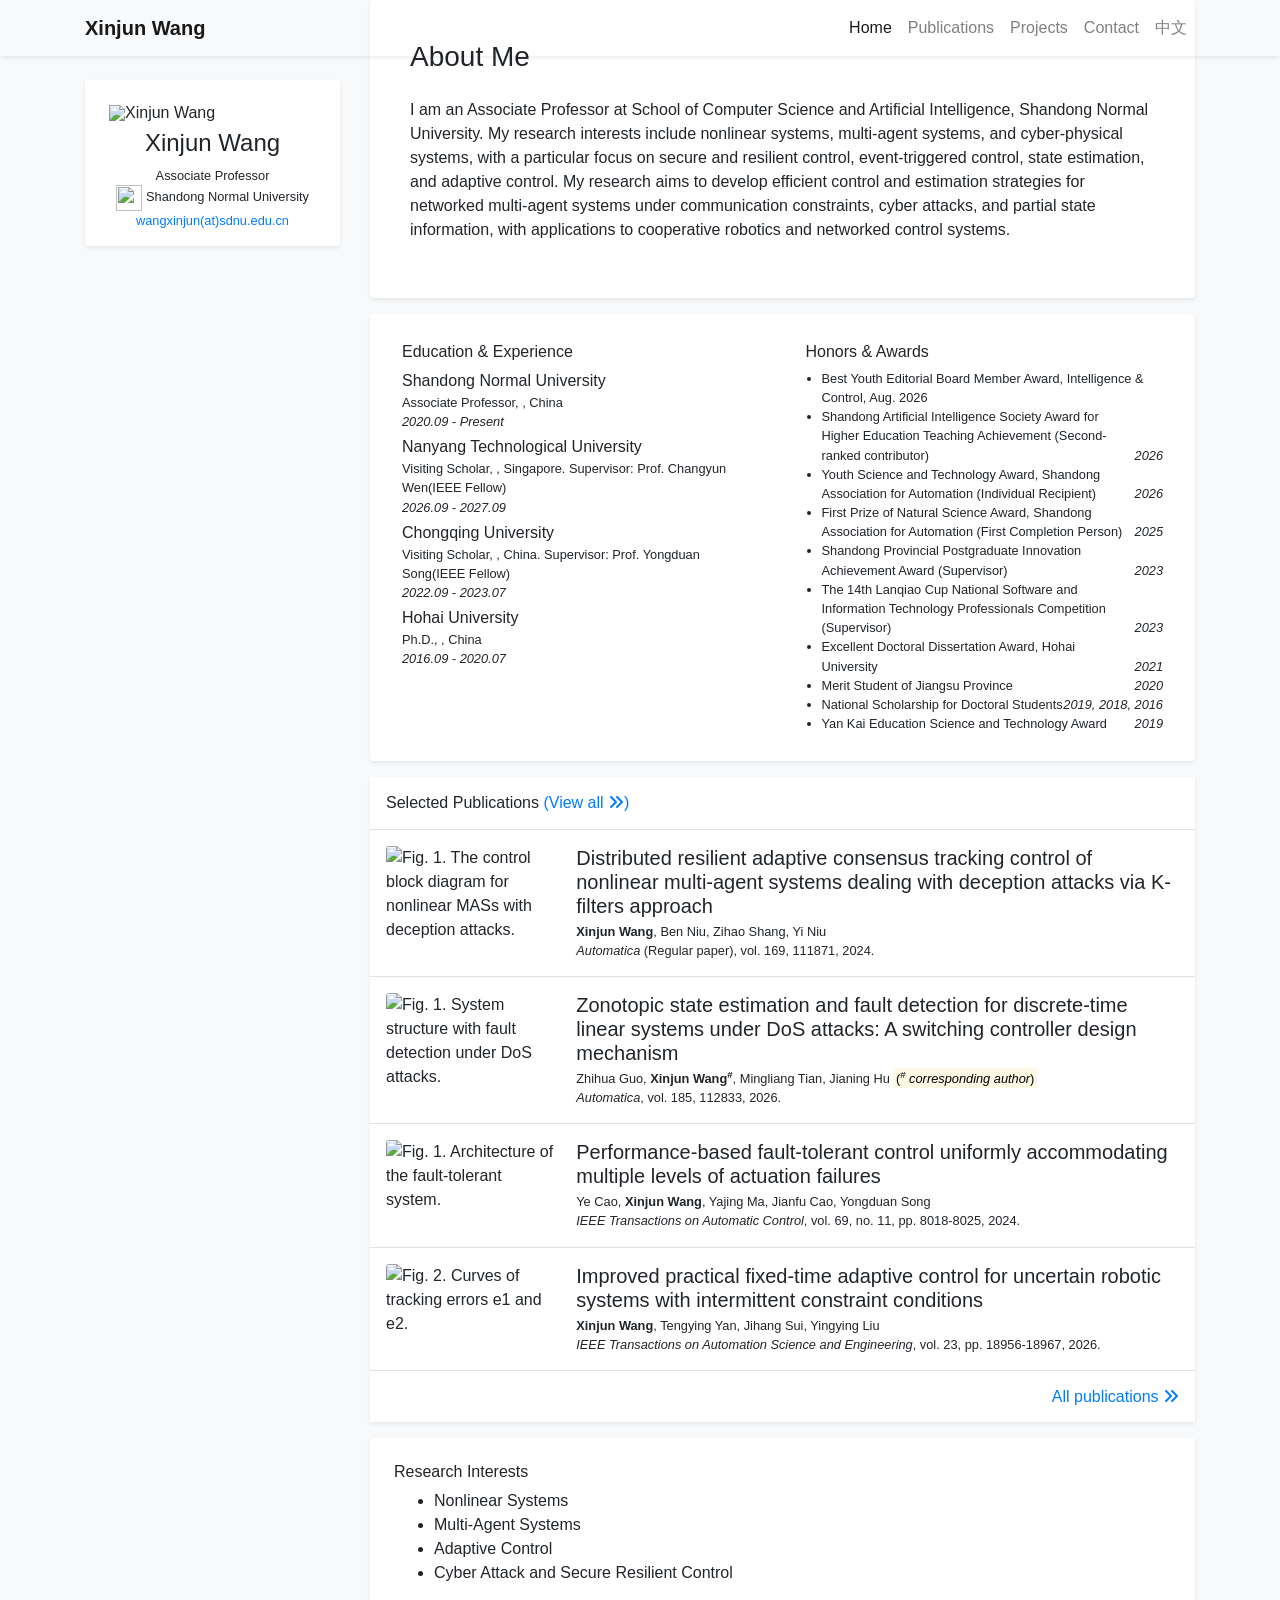
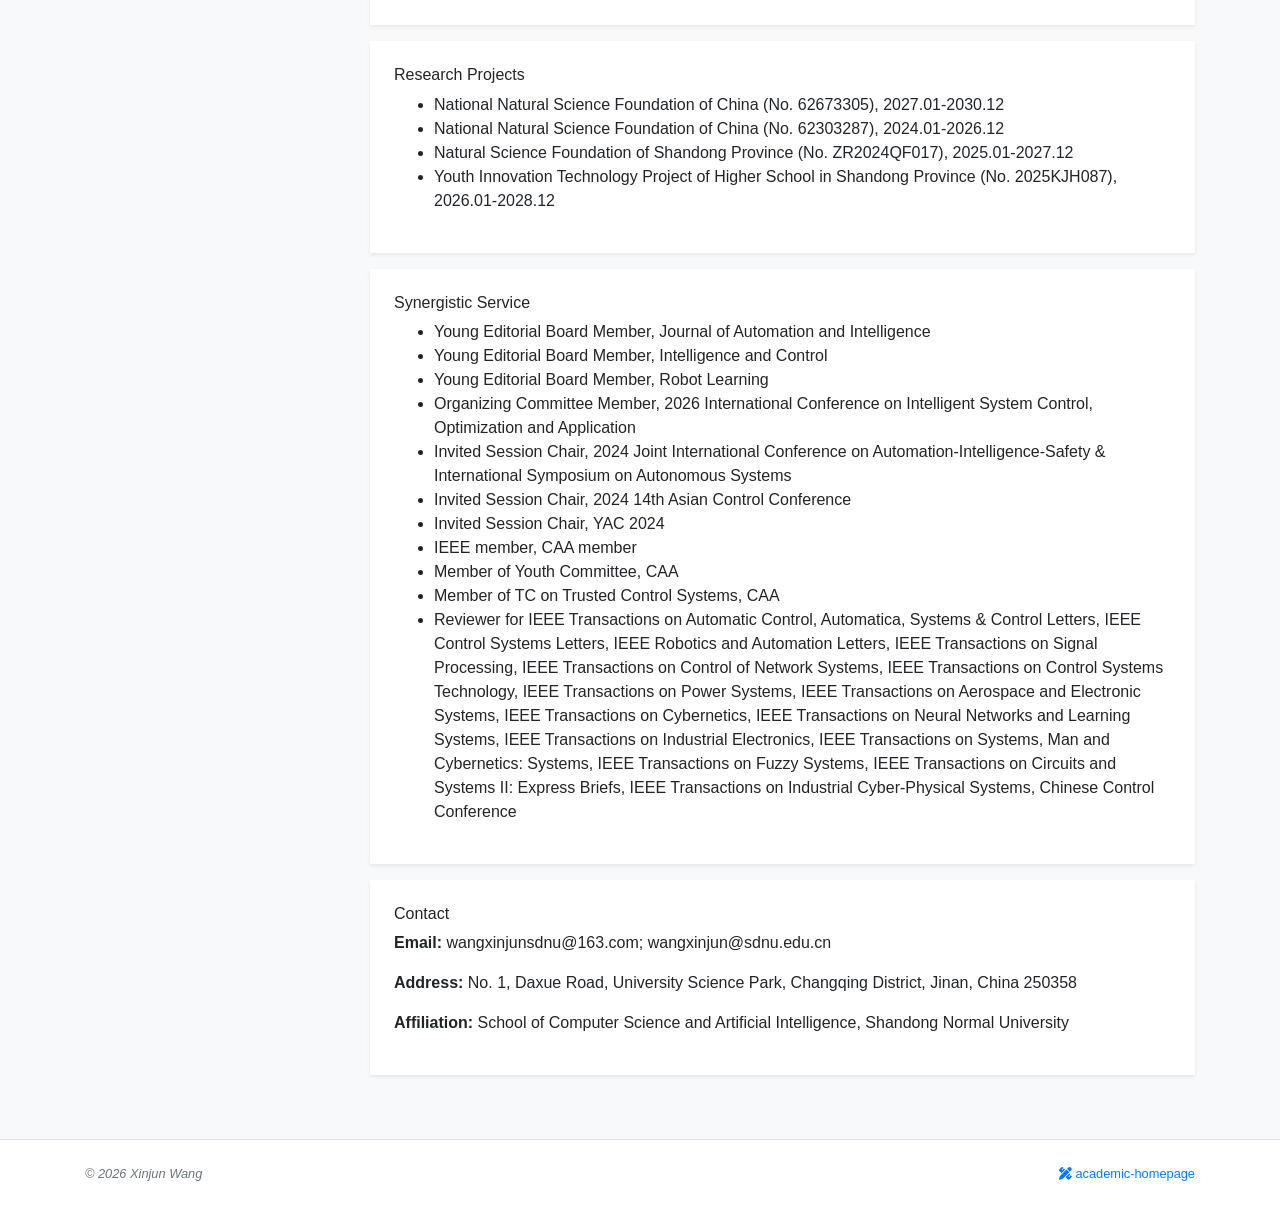
==== en/index.html @ 92a10b22 "Update the English profile and remove the selected DOI link" ====
<!DOCTYPE html>

<html lang="en">
<!-- Template: https://github.com/luost26/academic-homepage -->
<head>
    <meta charset="utf-8">
    <meta name="viewport" content="width=device-width, initial-scale=1, shrink-to-fit=no">
    <title>Personal Homepage - Xinjun Wang</title>

    <!-- Stylesheets -->
    <link rel="stylesheet" href="https://cdnjs.cloudflare.com/ajax/libs/twitter-bootstrap/4.6.0/css/bootstrap.min.css" integrity="sha512-P5MgMn1jBN01asBgU0z60Qk4QxiXo86+wlFahKrsQf37c9cro517WzVSPPV1tDKzhku2iJ2FVgL67wG03SGnNA==" crossorigin="anonymous" />
    <link rel="stylesheet" href="https://cdnjs.cloudflare.com/ajax/libs/font-awesome/6.5.1/css/all.min.css" integrity="sha512-DTOQO9RWCH3ppGqcWaEA1BIZOC6xxalwEsw9c2QQeAIftl+Vegovlnee1c9QX4TctnWMn13TZye+giMm8e2LwA==" crossorigin="anonymous">
    <link rel="stylesheet" href="https://cdnjs.cloudflare.com/ajax/libs/academicons/1.9.1/css/academicons.min.css" integrity="sha512-b1ASx0WHgVFL5ZQhTgiPWX+68KjS38Jk87jg7pe+qC7q9YkEtFq0z7xCglv7qGIs/68d3mAp+StfC8WKC5SSAg==" crossorigin="anonymous" />
    <link rel="preconnect" href="https://fonts.googleapis.com">
    <link rel="preconnect" href="https://fonts.gstatic.com" crossorigin>
    <link href="https://fonts.googleapis.com/css2?family=Lato:ital,wght@0,300;0,400;0,700;0,900;1,300;1,400;1,700;1,900&family=Fira+Sans:ital,wght@0,100;0,200;0,300;0,400;0,500;0,600;0,700;0,800;0,900;1,100;1,200;1,300;1,400;1,500;1,600;1,700;1,800;1,900&family=Source+Code+Pro:ital,wght@0,200..900;1,200..900&display=swap" rel="stylesheet">
    <link rel="stylesheet" href="https://cdn.jsdelivr.net/npm/katex@0.16.11/dist/katex.min.css" integrity="sha384-nB0miv6/jRmo5UMMR1wu3Gz6NLsoTkbqJghGIsx//Rlm+ZU03BU6SQNC66uf4l5+" crossorigin="anonymous">
    <link rel="stylesheet" href="/academic-homepage-jekyll/assets/css/global.css">
</head>
<body class="bg-light d-flex flex-column min-vh-100" >
    <nav class="navbar navbar-expand-sm navbar-light fixed-top mb-5 shadow-sm">
    <div class="container-lg">
        <a class="navbar-brand" href="/academic-homepage-jekyll/en/"><strong>Xinjun Wang</strong></a>
        <button class="navbar-toggler" style="font-size: 1em; padding: 0.5em;" type="button" data-toggle="collapse" data-target="#navbarResponsive" aria-controls="navbarResponsive" aria-expanded="false" aria-label="Toggle navigation">
            <i class="fas fa-map"></i> Menu
        </button>

        <div class="collapse navbar-collapse" id="navbarResponsive">
            <ul class="navbar-nav ml-auto">
                
                <li class="nav-item active">
                    <a class="nav-link" href="/academic-homepage-jekyll/en/">Home</a>
                </li>
                
                <li class="nav-item ">
                    <a class="nav-link" href="/academic-homepage-jekyll/en/publications.html">Publications</a>
                </li>
                
                <li class="nav-item ">
                    <a class="nav-link" href="/academic-homepage-jekyll/en/#projects">Projects</a>
                </li>
                
                <li class="nav-item ">
                    <a class="nav-link" href="/academic-homepage-jekyll/en/#contact">Contact</a>
                </li>
                
                <li class="nav-item"><a class="nav-link" href="/academic-homepage-jekyll/"><span lang="zh-CN">中文</span></a></li>
            </ul>
        </div>
    </div>
</nav>

    <main class="flex-grow-1 flex-shrink-0 container-lg">
        
<div class="row">
    <div class="col-lg-3 col-md-4">
        <div class="row sticky-top" style="top: 80px">
    <div class="col">
        <div class="card border-0 shadow-sm bg-white">
            <div class="card-body px-4 pt-4 pb-3">
                <div class="row">
                    <div class="col">
                        
                        <!-- When the screen is wider than md, float the portrait on the right -->
                        <div class="figure d-none d-md-block">
                            <img 
                                src="/academic-homepage-jekyll/assets/images/photos/portrait.jpg" 
                                class="figure-img img-fluid" 
                                data-toggle="tooltip" 
                                data-placement="top" 
                                alt="Xinjun Wang" title="Xinjun Wang">
                        </div>
                        <div class="mb-3 d-md-none text-center">
                            <img src="/academic-homepage-jekyll/assets/images/photos/portrait.jpg" class="rounded-circle" style="max-width: 50%;" alt="Portrait">
                        </div>
                        
                    </div>
                </div>
                <div class="row">
                    <div class="col text-center h4">
                        Xinjun Wang
                    </div>
                </div>

                <div class="row small">
                    <div class="col text-center">
                        
                        Associate Professor<br/>
                        
                        <img src="/academic-homepage-jekyll/assets/images/sdnu-emblem.png" width="26" height="26" alt="" class="mr-1 align-middle">Shandong Normal University<br/>
                        
                    </div>
                </div>

                <div class="row small">
                    <div class="col text-center">
                        <a class="email-text" href="mailto:%77%61%6E%67%78%69%6E%6A%75%6E@%73%64%6E%75.%65%64%75.%63%6E">
                            wangxinjun(at)sdnu.edu.cn
                        </a>
                    </div>
                </div>

            </div>
        </div>
    </div>
</div>

    </div>
    <div class="col-lg-9 col-md-8">

        <div class="mt-3 d-md-none"></div>
<div class="row">
    <div class="col">
        <div class="card border-0 shadow-sm bg-white">
            <div class="card-body p-4">
                <div class="row px-3 pt-3">
                    <div class="col h3">
                        About Me
                    </div>
                </div>
                <div class="row p-3">
                    <div class="col">
                        <div class="text-profile-bio mt-0" >
                            <p>
I am an Associate Professor at School of Computer Science and Artificial Intelligence, Shandong Normal University.
My research interests include nonlinear systems, multi-agent systems, and cyber-physical systems, with a particular focus on secure and resilient control, 
event-triggered control, state estimation, and adaptive control. My research aims to develop efficient control and estimation strategies for networked multi-agent systems 
under communication constraints, cyber attacks, and partial state information, with applications to cooperative robotics and networked control systems.
</p>
                        </div>
                        
                    </div>
        
                </div>
            </div>
        </div>        
    </div>
</div>


        
            <div class="row mt-3">
    <div class="col">
        <div class="card border-0 shadow-sm bg-white">
            <div class="card-body p-4">
                <div class="row" data-masonry='{"percentPosition": true }'>
                    
                    <div class="col-lg-6">
                        <div class="mx-2 my-1">
                            <h6>Education & Experience</h6>
                            <ul class="list-unstyled mb-1">
                                
                                <li class="media mb-1">
                                    
                                    <div class="media-body">
                                        <div>Shandong Normal University</div>
                                        <div class="small">Associate Professor, , China</div>
                                        <div class="small"><em>2020.09 - Present</em></div>
                                    </div>
                                </li>
                                
                                <li class="media mb-1">
                                    
                                    <div class="media-body">
                                        <div>Nanyang Technological University</div>
                                        <div class="small">Visiting Scholar, , Singapore. Supervisor: Prof. Changyun Wen(IEEE Fellow)</div>
                                        <div class="small"><em>2026.09 - 2027.09</em></div>
                                    </div>
                                </li>
                                
                                <li class="media mb-1">
                                    
                                    <div class="media-body">
                                        <div>Chongqing University</div>
                                        <div class="small">Visiting Scholar, , China. Supervisor: Prof. Yongduan Song(IEEE Fellow)</div>
                                        <div class="small"><em>2022.09 - 2023.07</em></div>
                                    </div>
                                </li>
                                
                                <li class="media mb-1">
                                    
                                    <div class="media-body">
                                        <div>Hohai University</div>
                                        <div class="small">Ph.D., , China</div>
                                        <div class="small"><em>2016.09 - 2020.07</em></div>
                                    </div>
                                </li>
                                
                            </ul>
                        </div>
                    </div>
                    

                    

                    
                    <div class="col-lg-6">
                        <div class="mx-2 my-1">
                            <h6>Honors & Awards</h6>
                            <ul class="list small pl-3 mb-1">
                                
                                <li>
                                    <div class="d-flex">
                                        <div>Best Youth Editorial Board Member Award, Intelligence & Control, Aug. 2026</div>
                                        <div class="ml-auto mt-auto no-break"><em></em></div>
                                    </div>
                                </li>
                                
                                <li>
                                    <div class="d-flex">
                                        <div>Shandong Artificial Intelligence Society Award for Higher Education Teaching Achievement (Second-ranked contributor)</div>
                                        <div class="ml-auto mt-auto no-break"><em>2026</em></div>
                                    </div>
                                </li>
                                
                                <li>
                                    <div class="d-flex">
                                        <div>Youth Science and Technology Award, Shandong Association for Automation (Individual Recipient)</div>
                                        <div class="ml-auto mt-auto no-break"><em>2026</em></div>
                                    </div>
                                </li>
                                
                                <li>
                                    <div class="d-flex">
                                        <div>First Prize of Natural Science Award, Shandong Association for Automation (First Completion Person)</div>
                                        <div class="ml-auto mt-auto no-break"><em>2025</em></div>
                                    </div>
                                </li>
                                
                                <li>
                                    <div class="d-flex">
                                        <div>Shandong Provincial Postgraduate Innovation Achievement Award (Supervisor)</div>
                                        <div class="ml-auto mt-auto no-break"><em>2023</em></div>
                                    </div>
                                </li>
                                
                                <li>
                                    <div class="d-flex">
                                        <div>The 14th Lanqiao Cup National Software and Information Technology Professionals Competition (Supervisor)</div>
                                        <div class="ml-auto mt-auto no-break"><em>2023</em></div>
                                    </div>
                                </li>
                                
                                <li>
                                    <div class="d-flex">
                                        <div>Excellent Doctoral Dissertation Award, Hohai University </div>
                                        <div class="ml-auto mt-auto no-break"><em>2021</em></div>
                                    </div>
                                </li>
                                
                                <li>
                                    <div class="d-flex">
                                        <div>Merit Student of Jiangsu Province </div>
                                        <div class="ml-auto mt-auto no-break"><em>2020</em></div>
                                    </div>
                                </li>
                                
                                <li>
                                    <div class="d-flex">
                                        <div>National Scholarship for Doctoral Students </div>
                                        <div class="ml-auto mt-auto no-break"><em>2019, 2018, 2016</em></div>
                                    </div>
                                </li>
                                
                                <li>
                                    <div class="d-flex">
                                        <div>Yan Kai Education Science and Technology Award </div>
                                        <div class="ml-auto mt-auto no-break"><em>2019</em></div>
                                    </div>
                                </li>
                                
                            </ul>
                        </div>
                    </div>
                    

                </div>

            </div>
        </div>
    </div>
</div>

        

        

        
        
        
<div class="my-3 p-0 bg-white shadow-sm rounded-xl">
    <h6 class="border-bottom border-gray p-3 mb-0">
        Selected Publications 
        <a href="/academic-homepage-jekyll/en/publications.html">(View all <i class="fas fa-angle-double-right"></i>)</a>
    </h6>
    
        
<div class="d-none d-md-block">
    <div class="row no-gutters border-bottom border-gray">
        <div class="col-md-4 col-xl-3 mb-md-0 p-md-3"><figure class="mb-0"><img src="/academic-homepage-jekyll/assets/images/papers/01.webp" loading="lazy" width="300" height="200" class="w-100 h-auto rounded-sm" alt="Fig. 1. The control block diagram for nonlinear MASs with deception attacks."></figure></div>
        <div class="col-md-8 col-xl-9 p-3 pl-md-0">
            <h5 class="mt-0 mb-1 font-weight-normal">Distributed resilient adaptive consensus tracking control of nonlinear multi-agent systems dealing with deception attacks via K-filters approach</h5>
            <p class="mt-0 mb-0 small"><span class="text-body">
            <strong>Xinjun Wang</strong>, </span><span class="text-body">
            Ben Niu, </span><span class="text-body">
            Zihao Shang, </span><span class="text-body">
            Yi Niu</span></p>
            <p class="mt-0 mb-0 small"><i>Automatica</i>&nbsp;(Regular paper), vol. 169, 111871, 2024.   <span data-semantic-scholar-id=""></span></p>
            <p class="mt-0 mb-0 small text-muted"></p>
            
            <p class="small pb-0 mb-0 lh-125 text-muted abstract-links">
                
                
                
                
            </p>

        </div>
    </div>
</div>

<div class="row no-gutters d-md-none border-bottom border-gray   " data-src="">
    <div class="w-100  " style="background-color: rgba(255,255,255,0.9);">
        <div class="d-flex align-items-start flex-column py-3 px-4">
            <div class="mb-auto"></div>
            <div>
                <figure class="mb-2" style="max-width: 280px;"><img src="/academic-homepage-jekyll/assets/images/papers/01.webp" loading="lazy" width="300" height="200" class="w-100 h-auto rounded-sm" alt="Fig. 1. The control block diagram for nonlinear MASs with deception attacks."></figure>
                <h5 class="mt-0 mb-1 font-weight-normal">Distributed resilient adaptive consensus tracking control of nonlinear multi-agent systems dealing with deception attacks via K-filters approach</h5>
                <p class="mt-0 mb-0 small"><span class="text-body">
            <strong>Xinjun Wang</strong>, </span><span class="text-body">
            Ben Niu, </span><span class="text-body">
            Zihao Shang, </span><span class="text-body">
            Yi Niu</span></p>
                <p class="mt-0 mb-0 small"><i>Automatica</i>&nbsp;(Regular paper), vol. 169, 111871, 2024.   <span data-semantic-scholar-id=""></span></p>
                <p class="mt-0 mb-0 small text-muted"></p>
                
                <p class="small pb-0 mb-0 lh-125 text-muted abstract-links">
                    
                    
                    
                    
                </p>
            </div>
        </div>
    </div>

</div>    
    
        
<div class="d-none d-md-block">
    <div class="row no-gutters border-bottom border-gray">
        <div class="col-md-4 col-xl-3 mb-md-0 p-md-3"><figure class="mb-0"><img src="/academic-homepage-jekyll/assets/images/papers/02.webp" loading="lazy" width="300" height="200" class="w-100 h-auto rounded-sm" alt="Fig. 1. System structure with fault detection under DoS attacks."></figure></div>
        <div class="col-md-8 col-xl-9 p-3 pl-md-0">
            <h5 class="mt-0 mb-1 font-weight-normal">Zonotopic state estimation and fault detection for discrete-time linear systems under DoS attacks: A switching controller design mechanism</h5>
            <p class="mt-0 mb-0 small"><span class="text-body">
            Zhihua Guo, </span><span class="text-body">
            <strong>Xinjun Wang<sup>#</sup></strong>, </span><span class="text-body">
            Mingliang Tian, </span><span class="text-body">
            Jianing Hu</span>
<mark>(<sup>#</sup> <i> corresponding author</i>)</mark></p>
            <p class="mt-0 mb-0 small"><i>Automatica</i>, vol. 185, 112833, 2026.   <span data-semantic-scholar-id=""></span></p>
            <p class="mt-0 mb-0 small text-muted"></p>
            
            <p class="small pb-0 mb-0 lh-125 text-muted abstract-links">
                
            </p>

        </div>
    </div>
</div>

<div class="row no-gutters d-md-none border-bottom border-gray   " data-src="">
    <div class="w-100  " style="background-color: rgba(255,255,255,0.9);">
        <div class="d-flex align-items-start flex-column py-3 px-4">
            <div class="mb-auto"></div>
            <div>
                <figure class="mb-2" style="max-width: 280px;"><img src="/academic-homepage-jekyll/assets/images/papers/02.webp" loading="lazy" width="300" height="200" class="w-100 h-auto rounded-sm" alt="Fig. 1. System structure with fault detection under DoS attacks."></figure>
                <h5 class="mt-0 mb-1 font-weight-normal">Zonotopic state estimation and fault detection for discrete-time linear systems under DoS attacks: A switching controller design mechanism</h5>
                <p class="mt-0 mb-0 small"><span class="text-body">
            Zhihua Guo, </span><span class="text-body">
            <strong>Xinjun Wang<sup>#</sup></strong>, </span><span class="text-body">
            Mingliang Tian, </span><span class="text-body">
            Jianing Hu</span>
<mark>(<sup>#</sup> <i> corresponding author</i>)</mark></p>
                <p class="mt-0 mb-0 small"><i>Automatica</i>, vol. 185, 112833, 2026.   <span data-semantic-scholar-id=""></span></p>
                <p class="mt-0 mb-0 small text-muted"></p>
                
                <p class="small pb-0 mb-0 lh-125 text-muted abstract-links">
                    
                </p>
            </div>
        </div>
    </div>

</div>    
    
        
<div class="d-none d-md-block">
    <div class="row no-gutters border-bottom border-gray">
        <div class="col-md-4 col-xl-3 mb-md-0 p-md-3"><figure class="mb-0"><img src="/academic-homepage-jekyll/assets/images/papers/03.webp" loading="lazy" width="300" height="200" class="w-100 h-auto rounded-sm" alt="Fig. 1. Architecture of the fault-tolerant system."></figure></div>
        <div class="col-md-8 col-xl-9 p-3 pl-md-0">
            <h5 class="mt-0 mb-1 font-weight-normal">Performance-based fault-tolerant control uniformly accommodating multiple levels of actuation failures</h5>
            <p class="mt-0 mb-0 small"><span class="text-body">
            Ye Cao, </span><span class="text-body">
            <strong>Xinjun Wang</strong>, </span><span class="text-body">
            Yajing Ma, </span><span class="text-body">
            Jianfu Cao, </span><span class="text-body">
            Yongduan Song</span></p>
            <p class="mt-0 mb-0 small"><i>IEEE Transactions on Automatic Control</i>, vol. 69, no. 11, pp. 8018-8025, 2024.   <span data-semantic-scholar-id=""></span></p>
            <p class="mt-0 mb-0 small text-muted"></p>
            
            <p class="small pb-0 mb-0 lh-125 text-muted abstract-links">
                
            </p>

        </div>
    </div>
</div>

<div class="row no-gutters d-md-none border-bottom border-gray   " data-src="">
    <div class="w-100  " style="background-color: rgba(255,255,255,0.9);">
        <div class="d-flex align-items-start flex-column py-3 px-4">
            <div class="mb-auto"></div>
            <div>
                <figure class="mb-2" style="max-width: 280px;"><img src="/academic-homepage-jekyll/assets/images/papers/03.webp" loading="lazy" width="300" height="200" class="w-100 h-auto rounded-sm" alt="Fig. 1. Architecture of the fault-tolerant system."></figure>
                <h5 class="mt-0 mb-1 font-weight-normal">Performance-based fault-tolerant control uniformly accommodating multiple levels of actuation failures</h5>
                <p class="mt-0 mb-0 small"><span class="text-body">
            Ye Cao, </span><span class="text-body">
            <strong>Xinjun Wang</strong>, </span><span class="text-body">
            Yajing Ma, </span><span class="text-body">
            Jianfu Cao, </span><span class="text-body">
            Yongduan Song</span></p>
                <p class="mt-0 mb-0 small"><i>IEEE Transactions on Automatic Control</i>, vol. 69, no. 11, pp. 8018-8025, 2024.   <span data-semantic-scholar-id=""></span></p>
                <p class="mt-0 mb-0 small text-muted"></p>
                
                <p class="small pb-0 mb-0 lh-125 text-muted abstract-links">
                    
                </p>
            </div>
        </div>
    </div>

</div>    
    
        
<div class="d-none d-md-block">
    <div class="row no-gutters border-bottom border-gray">
        <div class="col-md-4 col-xl-3 mb-md-0 p-md-3"><figure class="mb-0"><img src="/academic-homepage-jekyll/assets/images/papers/04.webp" loading="lazy" width="300" height="200" class="w-100 h-auto rounded-sm" alt="Fig. 2. Curves of tracking errors e1 and e2."></figure></div>
        <div class="col-md-8 col-xl-9 p-3 pl-md-0">
            <h5 class="mt-0 mb-1 font-weight-normal">Improved practical fixed-time adaptive control for uncertain robotic systems with intermittent constraint conditions</h5>
            <p class="mt-0 mb-0 small"><span class="text-body">
            <strong>Xinjun Wang</strong>, </span><span class="text-body">
            Tengying Yan, </span><span class="text-body">
            Jihang Sui, </span><span class="text-body">
            Yingying Liu</span></p>
            <p class="mt-0 mb-0 small"><i>IEEE Transactions on Automation Science and Engineering</i>, vol. 23, pp. 18956-18967, 2026.   <span data-semantic-scholar-id=""></span></p>
            <p class="mt-0 mb-0 small text-muted"></p>
            
            <p class="small pb-0 mb-0 lh-125 text-muted abstract-links">
                
            </p>

        </div>
    </div>
</div>

<div class="row no-gutters d-md-none border-bottom border-gray   " data-src="">
    <div class="w-100  " style="background-color: rgba(255,255,255,0.9);">
        <div class="d-flex align-items-start flex-column py-3 px-4">
            <div class="mb-auto"></div>
            <div>
                <figure class="mb-2" style="max-width: 280px;"><img src="/academic-homepage-jekyll/assets/images/papers/04.webp" loading="lazy" width="300" height="200" class="w-100 h-auto rounded-sm" alt="Fig. 2. Curves of tracking errors e1 and e2."></figure>
                <h5 class="mt-0 mb-1 font-weight-normal">Improved practical fixed-time adaptive control for uncertain robotic systems with intermittent constraint conditions</h5>
                <p class="mt-0 mb-0 small"><span class="text-body">
            <strong>Xinjun Wang</strong>, </span><span class="text-body">
            Tengying Yan, </span><span class="text-body">
            Jihang Sui, </span><span class="text-body">
            Yingying Liu</span></p>
                <p class="mt-0 mb-0 small"><i>IEEE Transactions on Automation Science and Engineering</i>, vol. 23, pp. 18956-18967, 2026.   <span data-semantic-scholar-id=""></span></p>
                <p class="mt-0 mb-0 small text-muted"></p>
                
                <p class="small pb-0 mb-0 lh-125 text-muted abstract-links">
                    
                </p>
            </div>
        </div>
    </div>

</div>    
    
    <h6 class="d-block p-3 mt-0 text-right">
        <a href="/academic-homepage-jekyll/en/publications.html">All publications <i class="fas fa-angle-double-right"></i></a>
    </h6>
</div>


        
        <section id="research" class="my-3 p-4 bg-white shadow-sm rounded-xl">
<h6>Research Interests</h6>
<ul>

<li>Nonlinear Systems</li>

<li>Multi-Agent Systems</li>

<li>Adaptive Control</li>

<li>Cyber Attack and Secure Resilient Control</li>

</ul>
</section>
<section id="projects" class="my-3 p-4 bg-white shadow-sm rounded-xl">
<h6>Research Projects</h6>
<ul class="projects">

<li>
National Natural Science Foundation of China
(No. 62673305), 2027.01-2030.12
</li>
    
<li>
National Natural Science Foundation of China
(No. 62303287), 2024.01-2026.12
</li>

<li>
Natural Science Foundation of Shandong Province
(No. ZR2024QF017), 2025.01-2027.12
</li>

<li>
Youth Innovation Technology Project of Higher School in Shandong Province
(No. 2025KJH087), 2026.01-2028.12
</li>

</ul>
</section>
<section id="service" class="my-3 p-4 bg-white shadow-sm rounded-xl">
<h6>Synergistic Service</h6>
<ul class="Synergistic Service-list">

<li>
Young Editorial Board Member, Journal of Automation and Intelligence
</li>
  <li>
Young Editorial Board Member, Intelligence and Control 
    </li>
<li>
Young Editorial Board Member, Robot Learning
</li>

<li>
Organizing Committee Member, 2026 International Conference on Intelligent System Control, Optimization and Application
</li>

<li>
Invited Session Chair, 2024 Joint International Conference on Automation-Intelligence-Safety & International Symposium on Autonomous Systems
</li>

<li>
Invited Session Chair, 2024 14th Asian Control Conference
</li>

<li>
Invited Session Chair, YAC 2024
</li>

<li>
IEEE member, CAA member
</li>

<li>
Member of Youth Committee, CAA
</li>

<li>
Member of TC on Trusted Control Systems, CAA
</li>
<li>
Reviewer for IEEE Transactions on Automatic Control, Automatica, Systems & Control Letters, IEEE Control Systems Letters, IEEE Robotics and Automation Letters,
IEEE Transactions on Signal Processing, IEEE Transactions on Control of Network Systems, IEEE Transactions on Control Systems Technology, 
IEEE Transactions on Power Systems, IEEE Transactions on Aerospace and Electronic Systems, IEEE Transactions on Cybernetics, 
IEEE Transactions on Neural Networks and Learning Systems, IEEE Transactions on Industrial Electronics, 
IEEE Transactions on Systems, Man and Cybernetics: Systems, IEEE Transactions on Fuzzy Systems, 
IEEE Transactions on Circuits and Systems II: Express Briefs, IEEE Transactions on Industrial Cyber-Physical Systems, Chinese Control Conference
</li>
</ul>
</section>
<section id="contact" class="my-3 p-4 bg-white shadow-sm rounded-xl">
<h6>Contact</h6>
<p>

<strong>Email:</strong>
  
<!--<a href="mailto:wangxinjunsdnu@163.com">-->
wangxinjunsdnu@163.com; wangxinjun@sdnu.edu.cn
<!--</a>-->

</p>


<p>

<strong>Address:</strong>

No. 1, Daxue Road,
University Science Park, Changqing District,
Jinan, China 250358

</p>


<p>

<strong>Affiliation:</strong>

School of Computer Science and Artificial Intelligence, Shandong Normal University

</p>
</section>

    </div>
</div>


    </main>
    <footer class="footer flex-shrink-0 border-top py-2 mt-5 bg-white small">
    <div class="container-lg">
        <div class="row my-3">
            <div class="col-6">
                <div class="text-muted">
                    <i>© 2026 Xinjun Wang</i>
                </div>
            </div>
            <div class="col-6">
                <div class="text-right text-muted">
                    <a href="https://github.com/luost26/academic-homepage" target="_blank"><i class="fas fa-pencil-ruler"></i> academic-homepage</a>
                </div>
            </div>
        </div>
    </div>
</footer>


    <!-- Scripts -->
    <script src="https://cdnjs.cloudflare.com/ajax/libs/jquery/3.5.1/jquery.min.js"></script>
    <script src="//cdnjs.cloudflare.com/ajax/libs/jquery.lazy/1.7.9/jquery.lazy.min.js"></script>
    <script src="https://cdnjs.cloudflare.com/ajax/libs/popper.js/1.14.7/umd/popper.min.js" integrity="sha384-UO2eT0CpHqdSJQ6hJty5KVphtPhzWj9WO1clHTMGa3JDZwrnQq4sF86dIHNDz0W1" crossorigin="anonymous"></script>
    <script src="https://cdnjs.cloudflare.com/ajax/libs/twitter-bootstrap/4.6.0/js/bootstrap.min.js" integrity="sha512-XKa9Hemdy1Ui3KSGgJdgMyYlUg1gM+QhL6cnlyTe2qzMCYm4nAZ1PsVerQzTTXzonUR+dmswHqgJPuwCq1MaAg==" crossorigin="anonymous"></script>
    <script src="https://cdnjs.cloudflare.com/ajax/libs/github-buttons/2.14.2/buttons.min.js" integrity="sha512-OYwZx04hKFeFNYrWxIyo3atgGpb+cxU0ENWBZs72X7T9U+NoHPM1ftUn/Mfw7dRDXrqWA6M1wBg6z6fGE32aeA==" crossorigin="anonymous"></script>
    <script src="https://unpkg.com/masonry-layout@4/dist/masonry.pkgd.min.js"></script>
    <script src="https://unpkg.com/imagesloaded@5/imagesloaded.pkgd.min.js"></script>
    <script defer src="https://cdn.jsdelivr.net/npm/katex@0.16.11/dist/katex.min.js" integrity="sha384-7zkQWkzuo3B5mTepMUcHkMB5jZaolc2xDwL6VFqjFALcbeS9Ggm/Yr2r3Dy4lfFg" crossorigin="anonymous"></script>
    <script defer src="https://cdn.jsdelivr.net/npm/katex@0.16.11/dist/contrib/auto-render.min.js" integrity="sha384-43gviWU0YVjaDtb/GhzOouOXtZMP/7XUzwPTstBeZFe/+rCMvRwr4yROQP43s0Xk" crossorigin="anonymous"></script>
    <script>
        document.addEventListener("DOMContentLoaded", function() {
            renderMathInElement(document.body, {
              delimiters: [
                  {left: '$$', right: '$$', display: true},
                  {left: '$', right: '$', display: false}
              ],
              throwOnError : false
            });
        });
    </script>
    <script src="/academic-homepage-jekyll/assets/js/common.js"></script>
    <script src="/academic-homepage-jekyll/assets/js/bubble_visual_hash.js"></script>
    <script src="/academic-homepage-jekyll/assets/js/semantic_scholar_citation_count.js"></script>
</body>
</html>
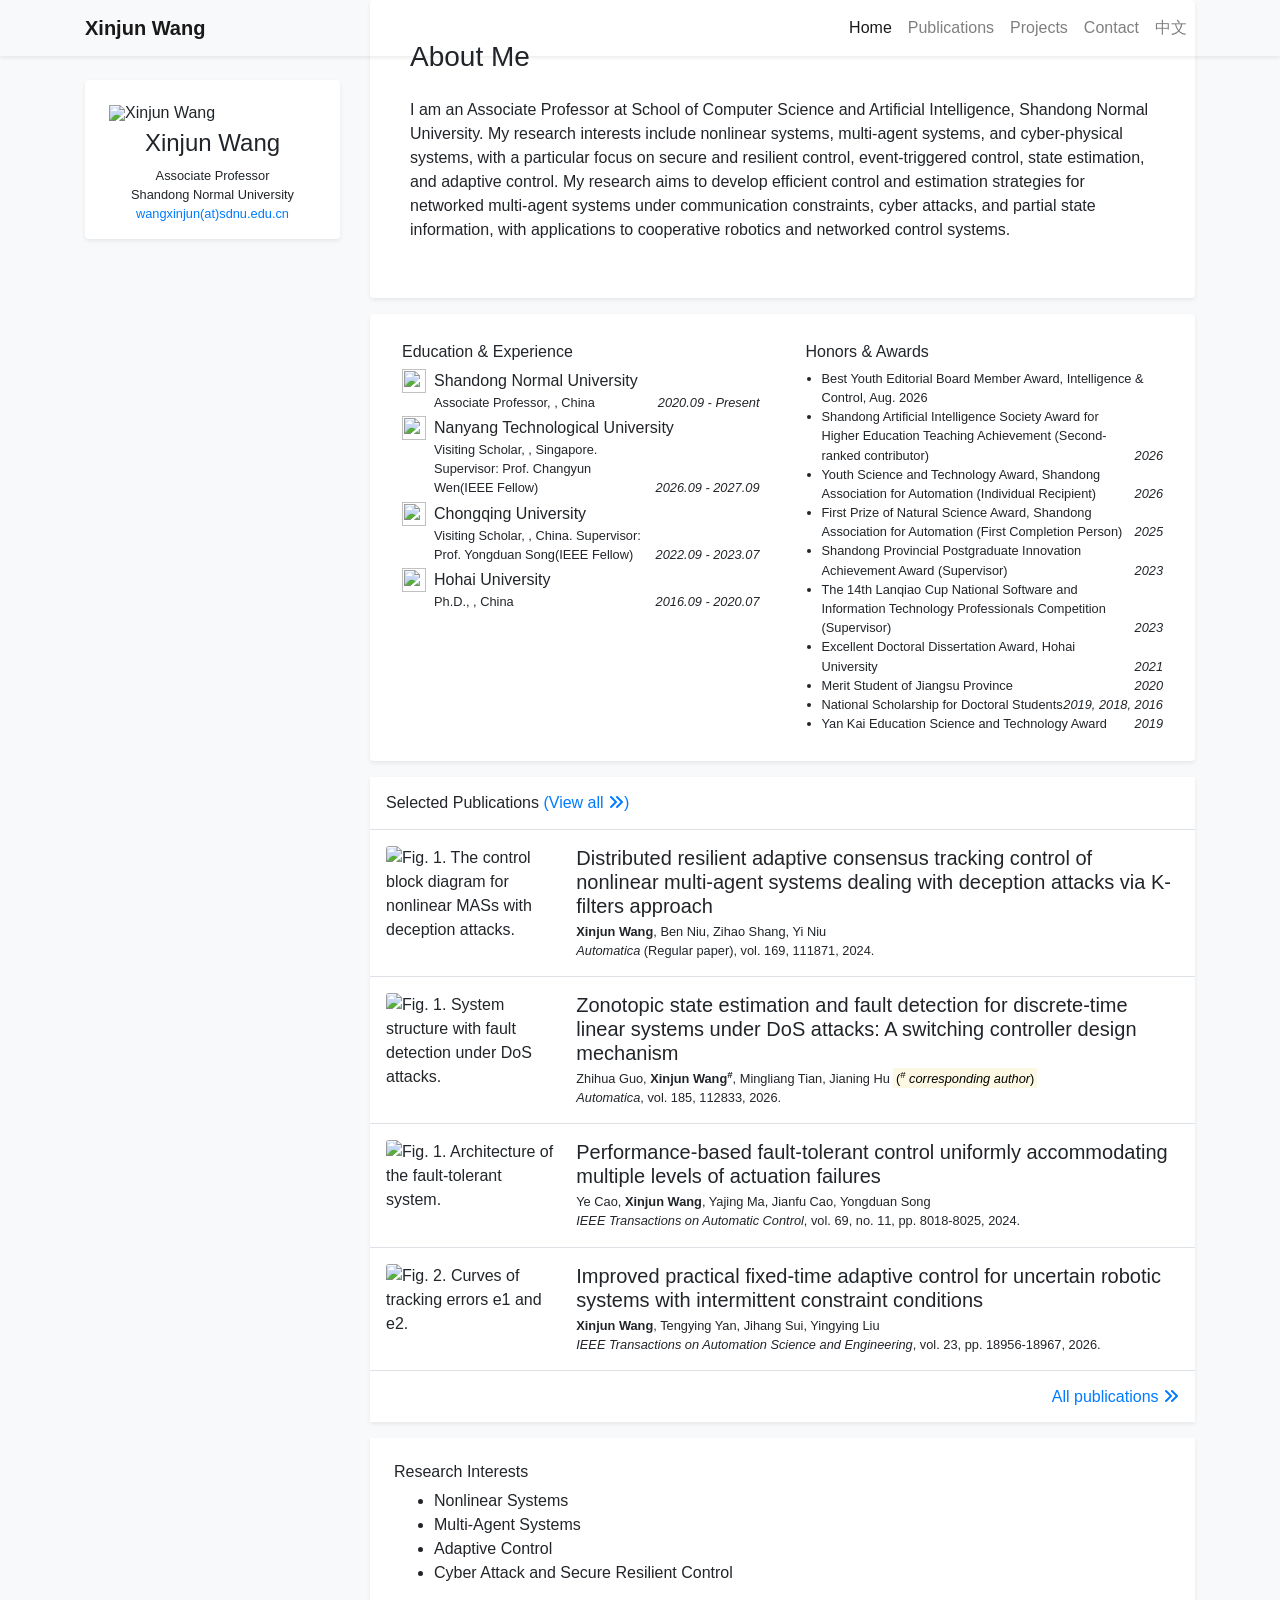
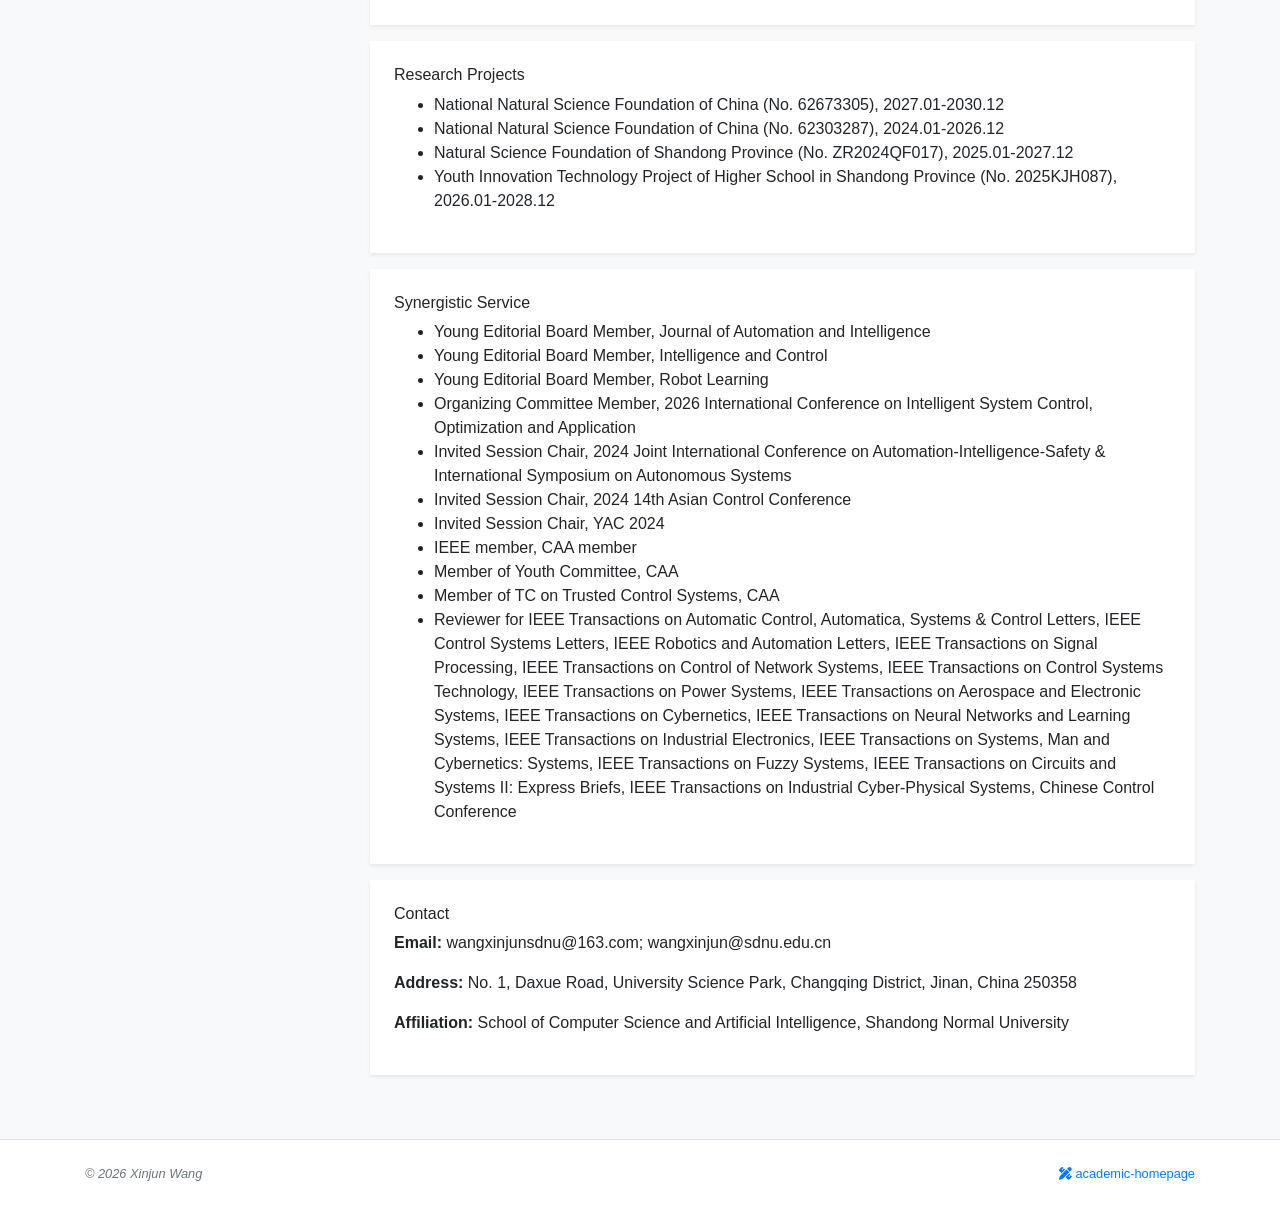
==== commit 6a9261ac: "Place emblems and dates in the English education entries" ====
--- a/en/index.html
+++ b/en/index.html
@@ -87,7 +87,7 @@
                         
                         Associate Professor<br/>
                         
-                        <img src="/academic-homepage-jekyll/assets/images/sdnu-emblem.png" width="26" height="26" alt="" class="mr-1 align-middle">Shandong Normal University<br/>
+                        Shandong Normal University<br/>
                         
                     </div>
                 </div>
@@ -152,37 +152,49 @@
                                 
                                 <li class="media mb-1">
                                     
+                                    <img src="/academic-homepage-jekyll/assets/images/sdnu-emblem.png" width="24" height="24" alt="" class="mr-2" style="object-fit: contain;">
                                     <div class="media-body">
                                         <div>Shandong Normal University</div>
-                                        <div class="small">Associate Professor, , China</div>
-                                        <div class="small"><em>2020.09 - Present</em></div>
+                                        <div class="small d-flex align-items-end justify-content-between">
+                                            <div>Associate Professor, , China</div>
+                                            <em class="ml-2 text-nowrap">2020.09 - Present</em>
+                                        </div>
                                     </div>
                                 </li>
                                 
                                 <li class="media mb-1">
                                     
+                                    <img src="/academic-homepage-jekyll/assets/images/ntu-emblem.png" width="24" height="24" alt="" class="mr-2" style="object-fit: contain;">
                                     <div class="media-body">
                                         <div>Nanyang Technological University</div>
-                                        <div class="small">Visiting Scholar, , Singapore. Supervisor: Prof. Changyun Wen(IEEE Fellow)</div>
-                                        <div class="small"><em>2026.09 - 2027.09</em></div>
+                                        <div class="small d-flex align-items-end justify-content-between">
+                                            <div>Visiting Scholar, , Singapore. Supervisor: Prof. Changyun Wen(IEEE Fellow)</div>
+                                            <em class="ml-2 text-nowrap">2026.09 - 2027.09</em>
+                                        </div>
                                     </div>
                                 </li>
                                 
                                 <li class="media mb-1">
                                     
+                                    <img src="/academic-homepage-jekyll/assets/images/cqu-emblem.png" width="24" height="24" alt="" class="mr-2" style="object-fit: contain;">
                                     <div class="media-body">
                                         <div>Chongqing University</div>
-                                        <div class="small">Visiting Scholar, , China. Supervisor: Prof. Yongduan Song(IEEE Fellow)</div>
-                                        <div class="small"><em>2022.09 - 2023.07</em></div>
+                                        <div class="small d-flex align-items-end justify-content-between">
+                                            <div>Visiting Scholar, , China. Supervisor: Prof. Yongduan Song(IEEE Fellow)</div>
+                                            <em class="ml-2 text-nowrap">2022.09 - 2023.07</em>
+                                        </div>
                                     </div>
                                 </li>
                                 
                                 <li class="media mb-1">
                                     
+                                    <img src="/academic-homepage-jekyll/assets/images/hhu-emblem.png" width="24" height="24" alt="" class="mr-2" style="object-fit: contain;">
                                     <div class="media-body">
                                         <div>Hohai University</div>
-                                        <div class="small">Ph.D., , China</div>
-                                        <div class="small"><em>2016.09 - 2020.07</em></div>
+                                        <div class="small d-flex align-items-end justify-content-between">
+                                            <div>Ph.D., , China</div>
+                                            <em class="ml-2 text-nowrap">2016.09 - 2020.07</em>
+                                        </div>
                                     </div>
                                 </li>
                                 
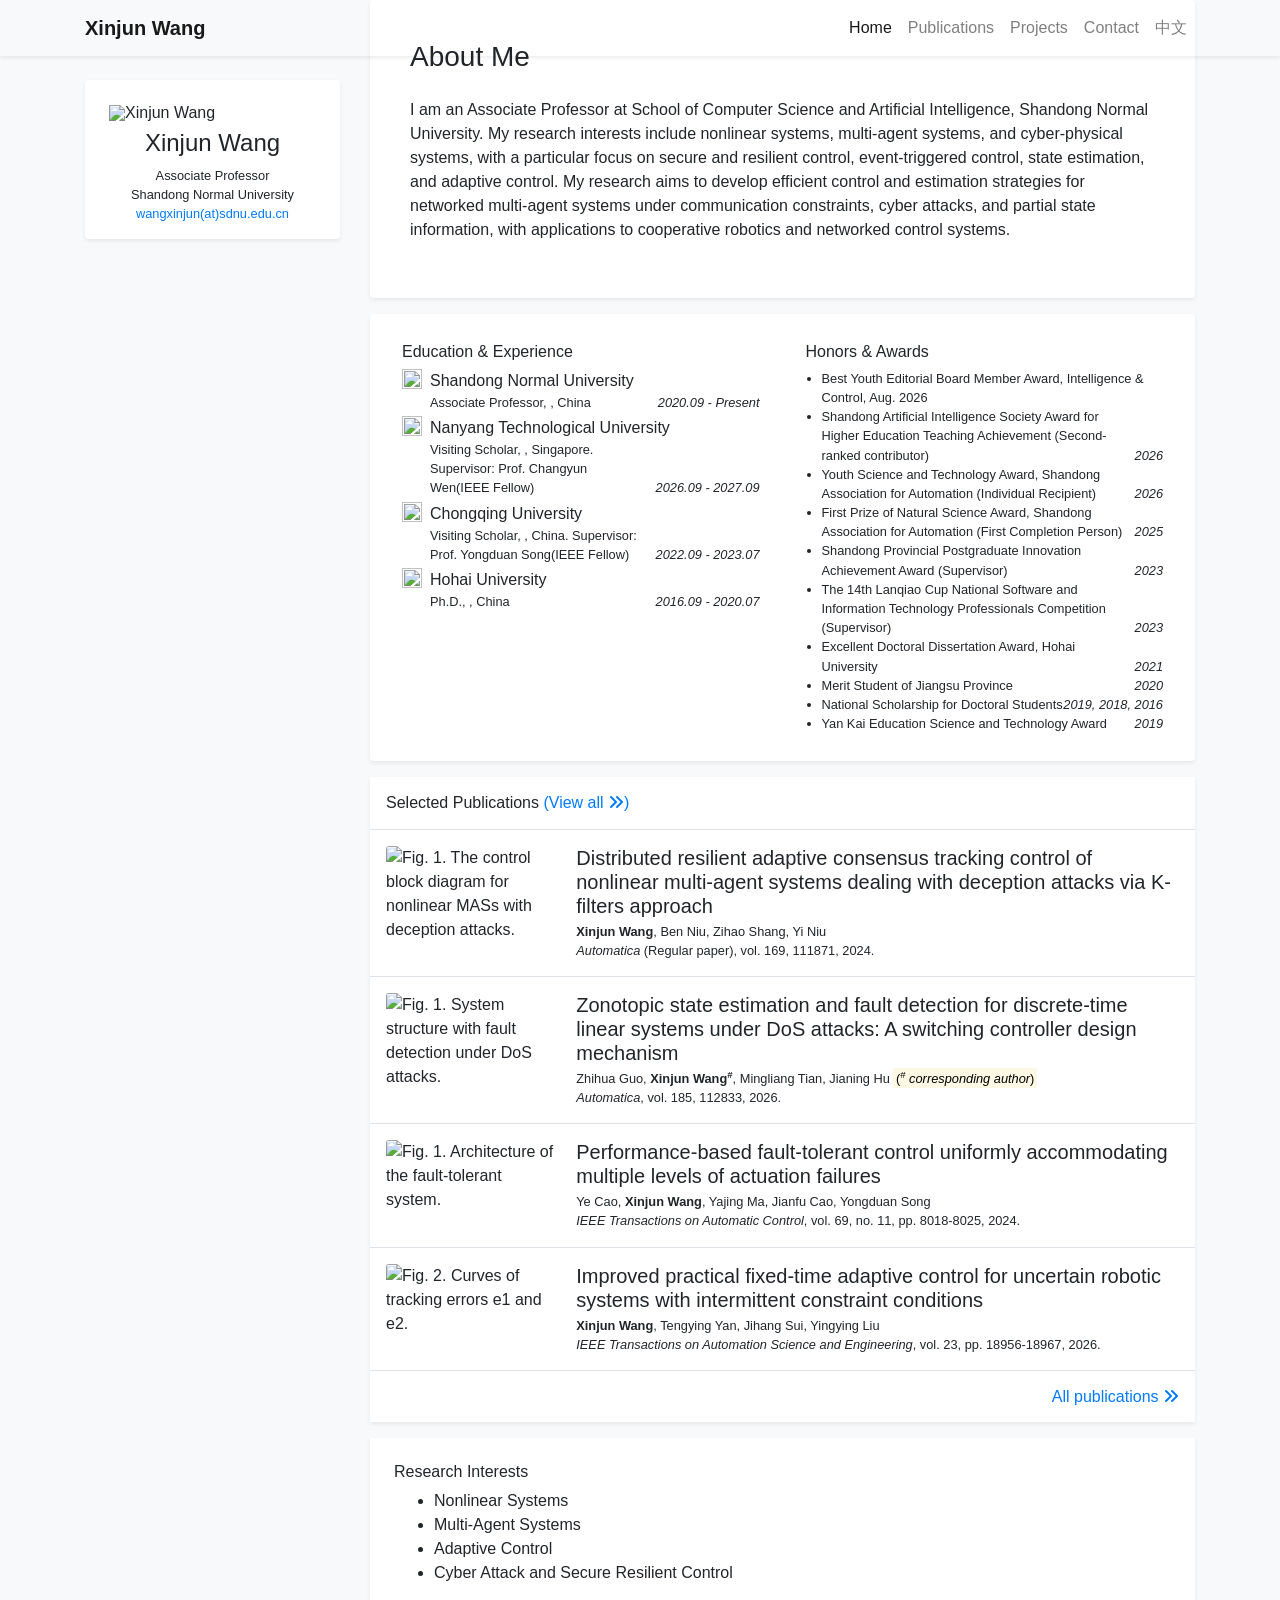
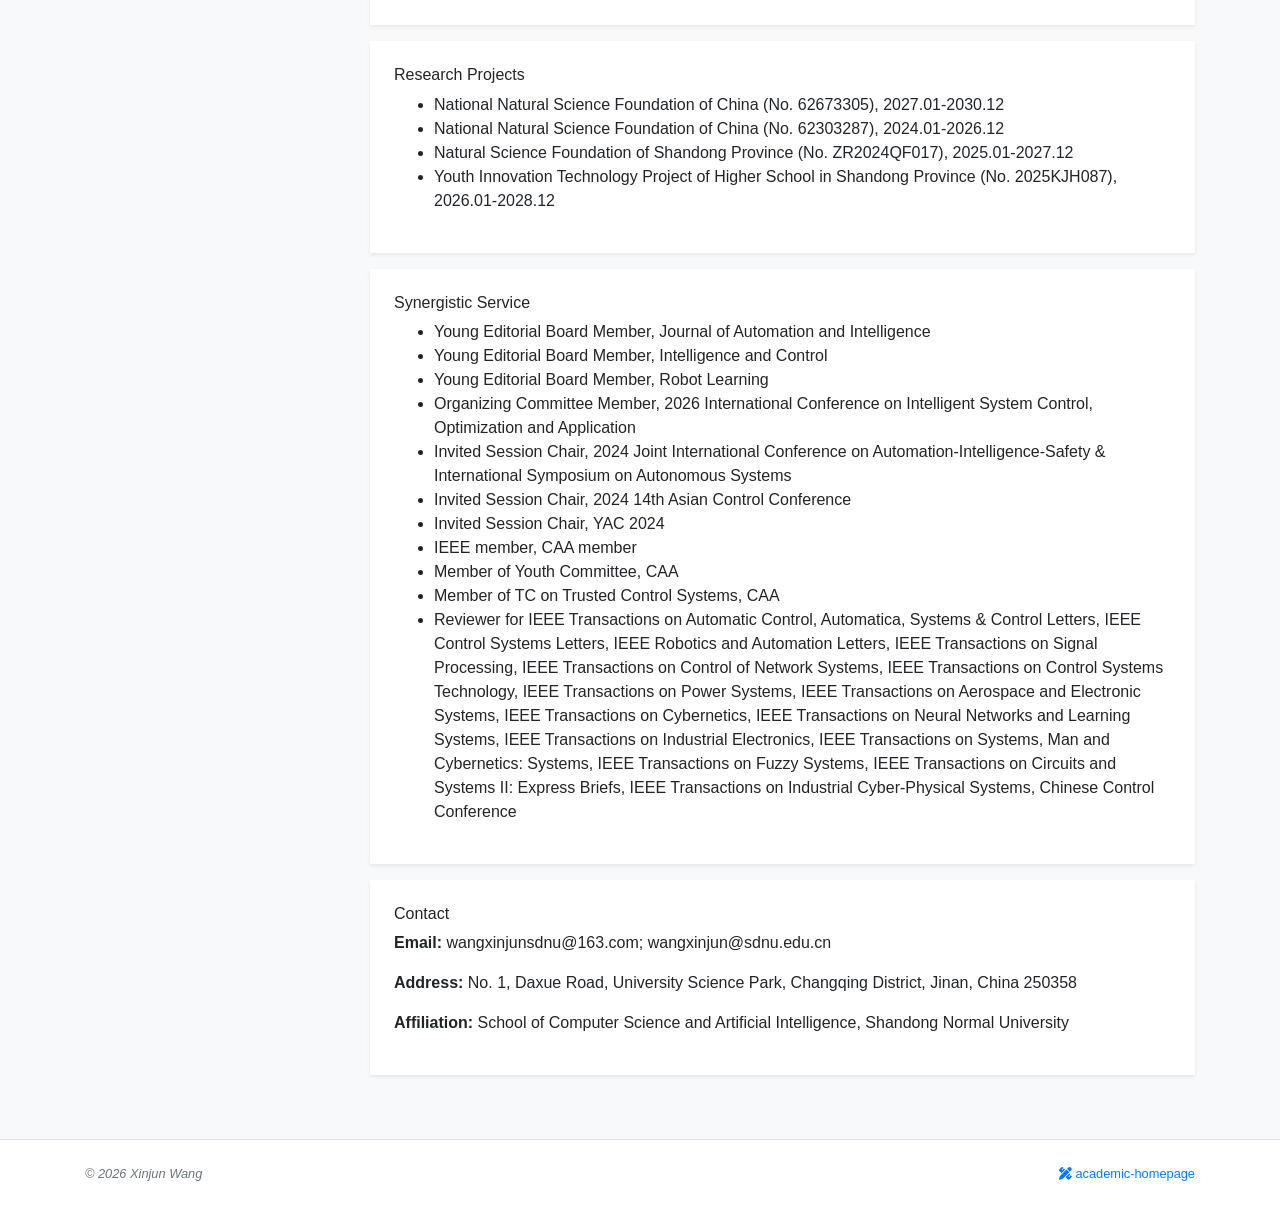
==== commit 7b246813: "Sort English publications by author role and reduce emblem size" ====
--- a/en/index.html
+++ b/en/index.html
@@ -152,7 +152,7 @@
                                 
                                 <li class="media mb-1">
                                     
-                                    <img src="/academic-homepage-jekyll/assets/images/sdnu-emblem.png" width="24" height="24" alt="" class="mr-2" style="object-fit: contain;">
+                                    <img src="/academic-homepage-jekyll/assets/images/sdnu-emblem.png" width="20" height="20" alt="" class="mr-2" style="object-fit: contain;">
                                     <div class="media-body">
                                         <div>Shandong Normal University</div>
                                         <div class="small d-flex align-items-end justify-content-between">
@@ -164,7 +164,7 @@
                                 
                                 <li class="media mb-1">
                                     
-                                    <img src="/academic-homepage-jekyll/assets/images/ntu-emblem.png" width="24" height="24" alt="" class="mr-2" style="object-fit: contain;">
+                                    <img src="/academic-homepage-jekyll/assets/images/ntu-emblem.png" width="20" height="20" alt="" class="mr-2" style="object-fit: contain;">
                                     <div class="media-body">
                                         <div>Nanyang Technological University</div>
                                         <div class="small d-flex align-items-end justify-content-between">
@@ -176,7 +176,7 @@
                                 
                                 <li class="media mb-1">
                                     
-                                    <img src="/academic-homepage-jekyll/assets/images/cqu-emblem.png" width="24" height="24" alt="" class="mr-2" style="object-fit: contain;">
+                                    <img src="/academic-homepage-jekyll/assets/images/cqu-emblem.png" width="20" height="20" alt="" class="mr-2" style="object-fit: contain;">
                                     <div class="media-body">
                                         <div>Chongqing University</div>
                                         <div class="small d-flex align-items-end justify-content-between">
@@ -188,7 +188,7 @@
                                 
                                 <li class="media mb-1">
                                     
-                                    <img src="/academic-homepage-jekyll/assets/images/hhu-emblem.png" width="24" height="24" alt="" class="mr-2" style="object-fit: contain;">
+                                    <img src="/academic-homepage-jekyll/assets/images/hhu-emblem.png" width="20" height="20" alt="" class="mr-2" style="object-fit: contain;">
                                     <div class="media-body">
                                         <div>Hohai University</div>
                                         <div class="small d-flex align-items-end justify-content-between">
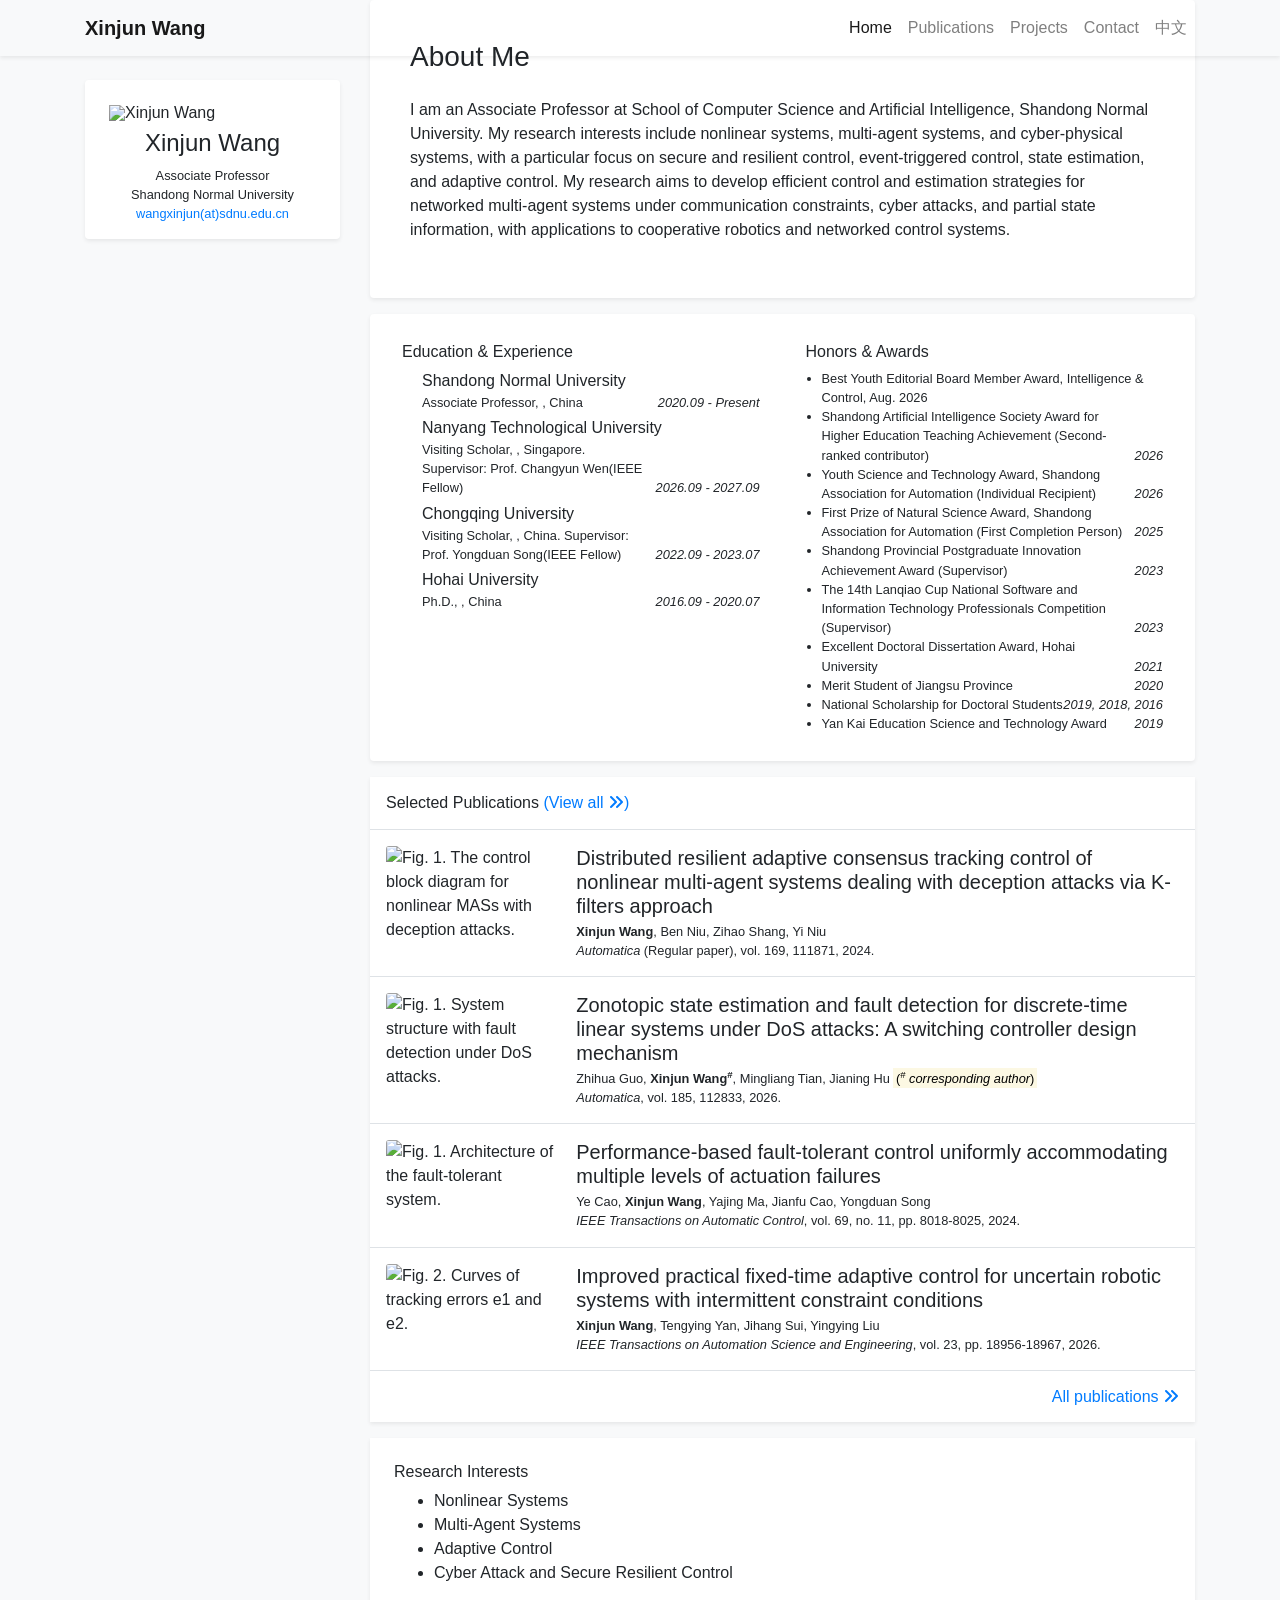
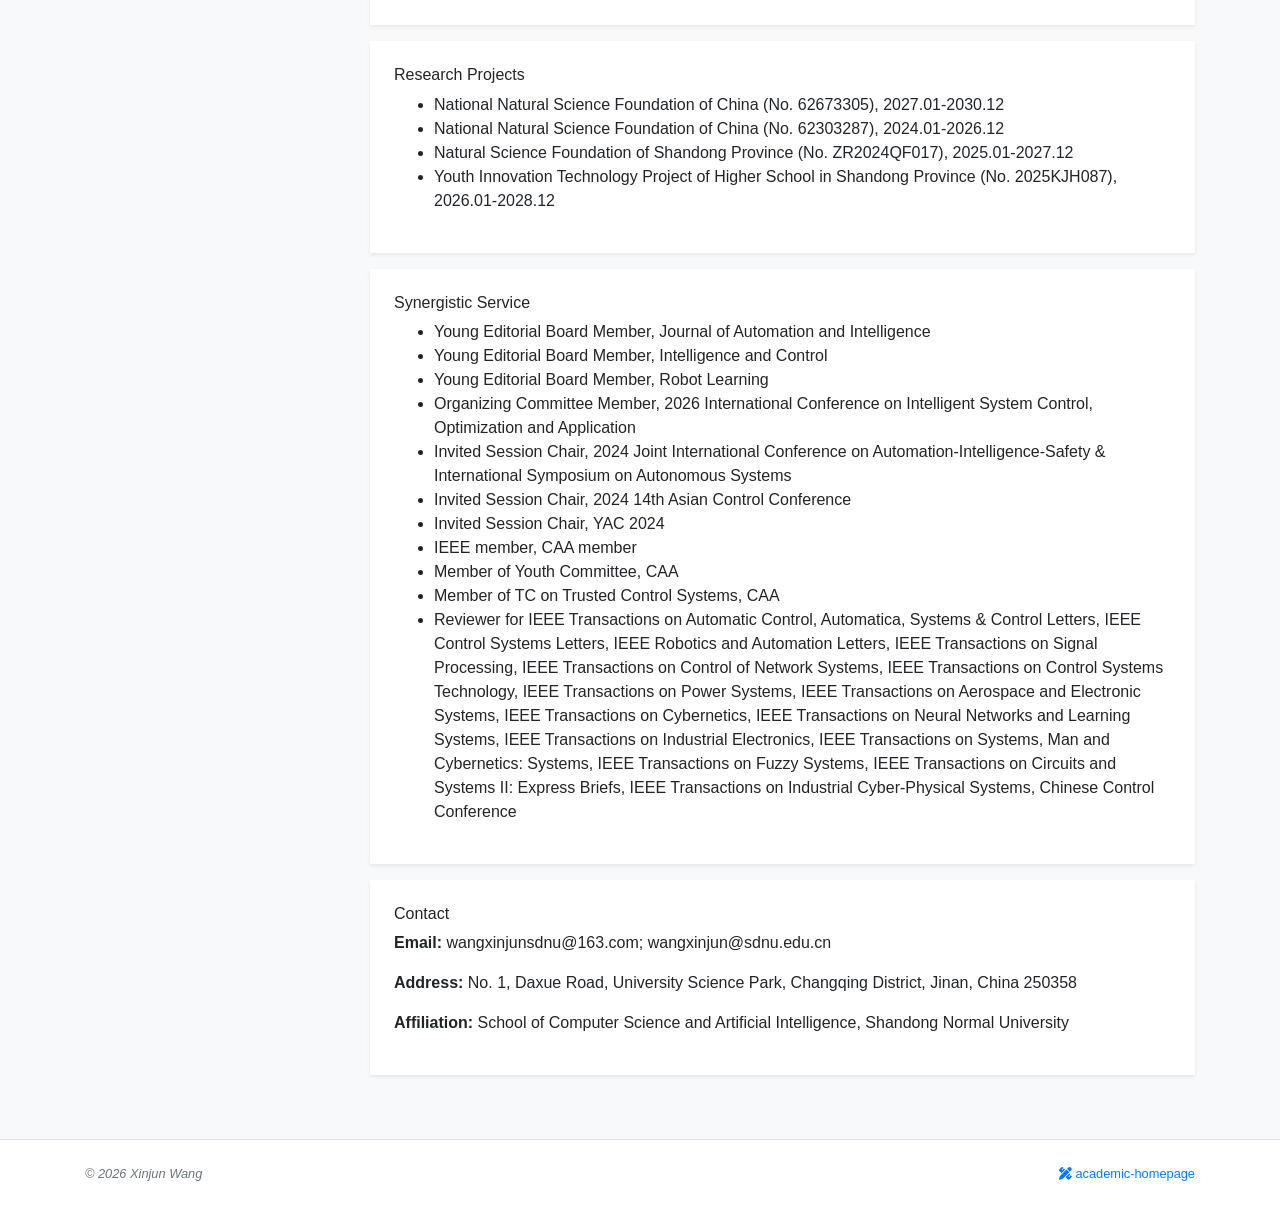
==== commit 6977efa5: "Make school emblems smaller and closer to their names" ====
--- a/en/index.html
+++ b/en/index.html
@@ -152,7 +152,7 @@
                                 
                                 <li class="media mb-1">
                                     
-                                    <img src="/academic-homepage-jekyll/assets/images/sdnu-emblem.png" width="20" height="20" alt="" class="mr-2" style="object-fit: contain;">
+                                    <img src="/academic-homepage-jekyll/assets/images/sdnu-emblem.png" width="16" height="16" alt="" class="mr-1 mt-1" style="object-fit: contain;">
                                     <div class="media-body">
                                         <div>Shandong Normal University</div>
                                         <div class="small d-flex align-items-end justify-content-between">
@@ -164,7 +164,7 @@
                                 
                                 <li class="media mb-1">
                                     
-                                    <img src="/academic-homepage-jekyll/assets/images/ntu-emblem.png" width="20" height="20" alt="" class="mr-2" style="object-fit: contain;">
+                                    <img src="/academic-homepage-jekyll/assets/images/ntu-emblem.png" width="16" height="16" alt="" class="mr-1 mt-1" style="object-fit: contain;">
                                     <div class="media-body">
                                         <div>Nanyang Technological University</div>
                                         <div class="small d-flex align-items-end justify-content-between">
@@ -176,7 +176,7 @@
                                 
                                 <li class="media mb-1">
                                     
-                                    <img src="/academic-homepage-jekyll/assets/images/cqu-emblem.png" width="20" height="20" alt="" class="mr-2" style="object-fit: contain;">
+                                    <img src="/academic-homepage-jekyll/assets/images/cqu-emblem.png" width="16" height="16" alt="" class="mr-1 mt-1" style="object-fit: contain;">
                                     <div class="media-body">
                                         <div>Chongqing University</div>
                                         <div class="small d-flex align-items-end justify-content-between">
@@ -188,7 +188,7 @@
                                 
                                 <li class="media mb-1">
                                     
-                                    <img src="/academic-homepage-jekyll/assets/images/hhu-emblem.png" width="20" height="20" alt="" class="mr-2" style="object-fit: contain;">
+                                    <img src="/academic-homepage-jekyll/assets/images/hhu-emblem.png" width="16" height="16" alt="" class="mr-1 mt-1" style="object-fit: contain;">
                                     <div class="media-body">
                                         <div>Hohai University</div>
                                         <div class="small d-flex align-items-end justify-content-between">
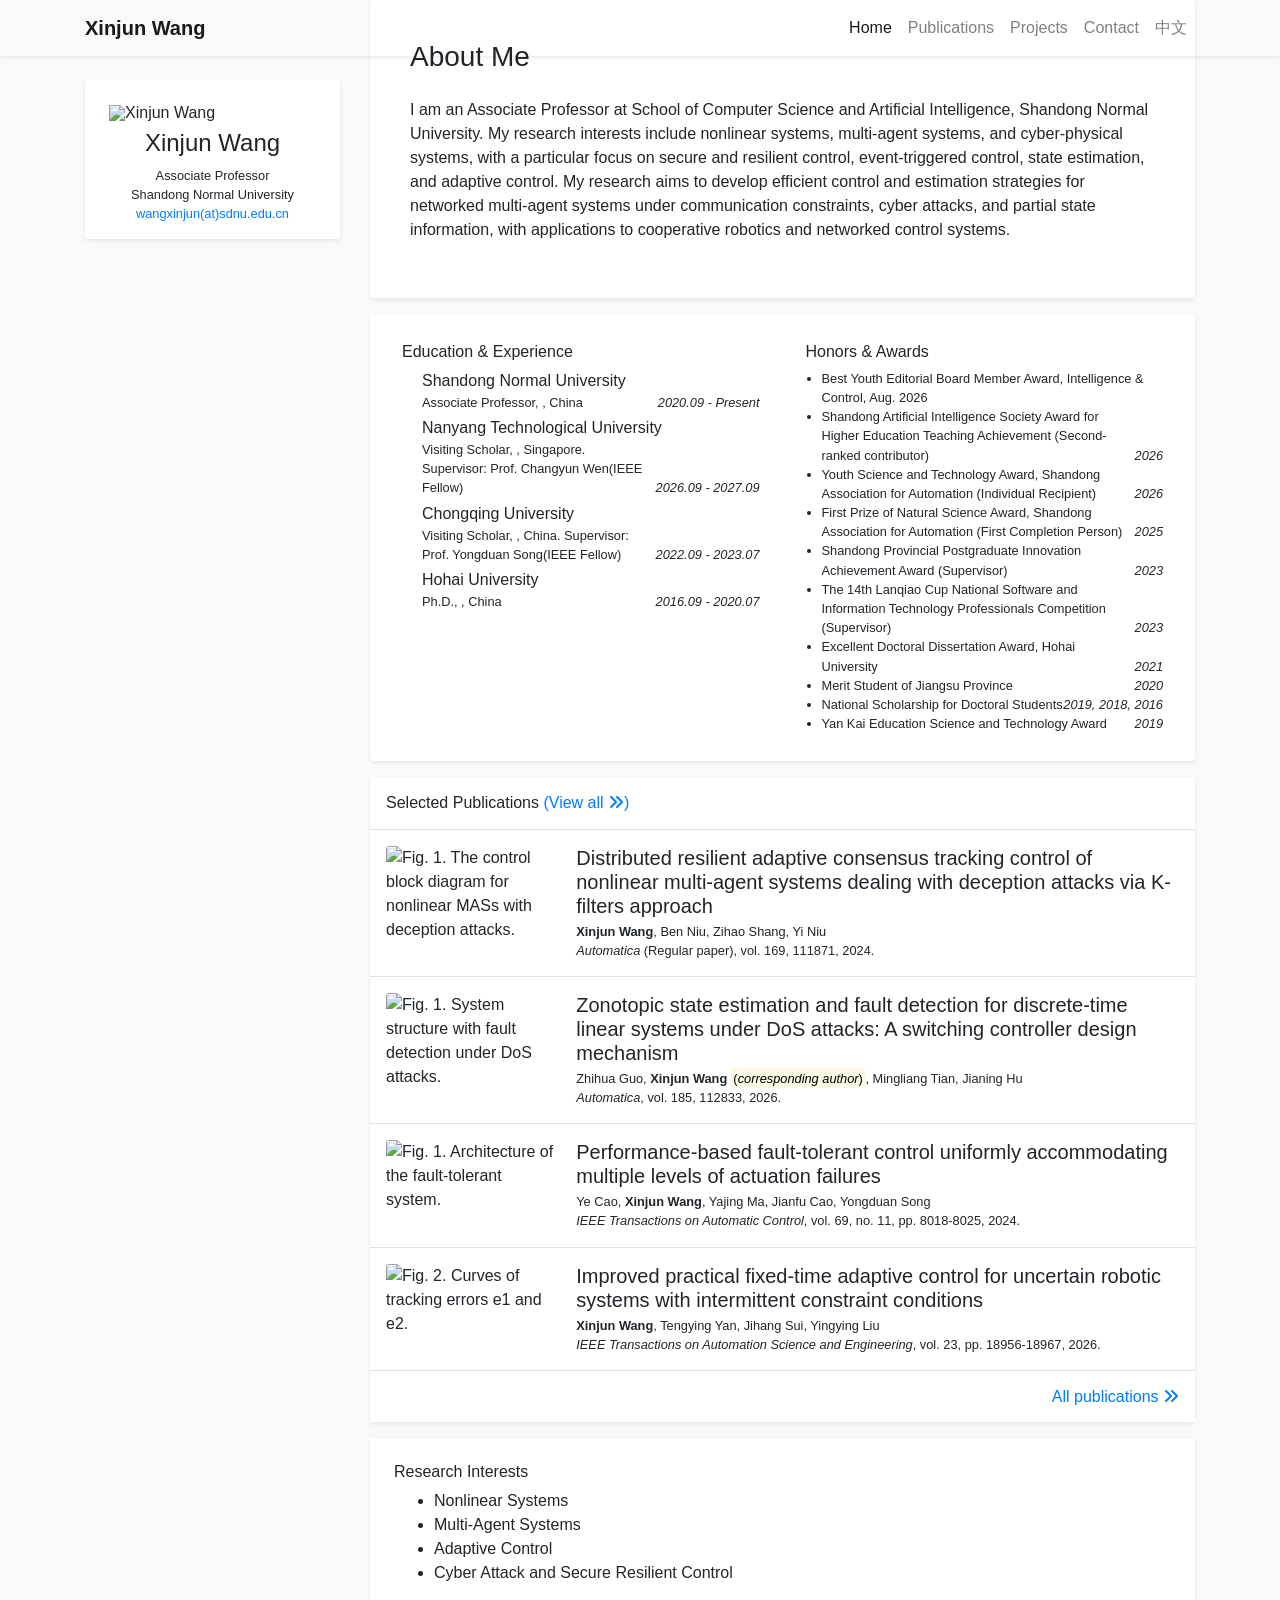
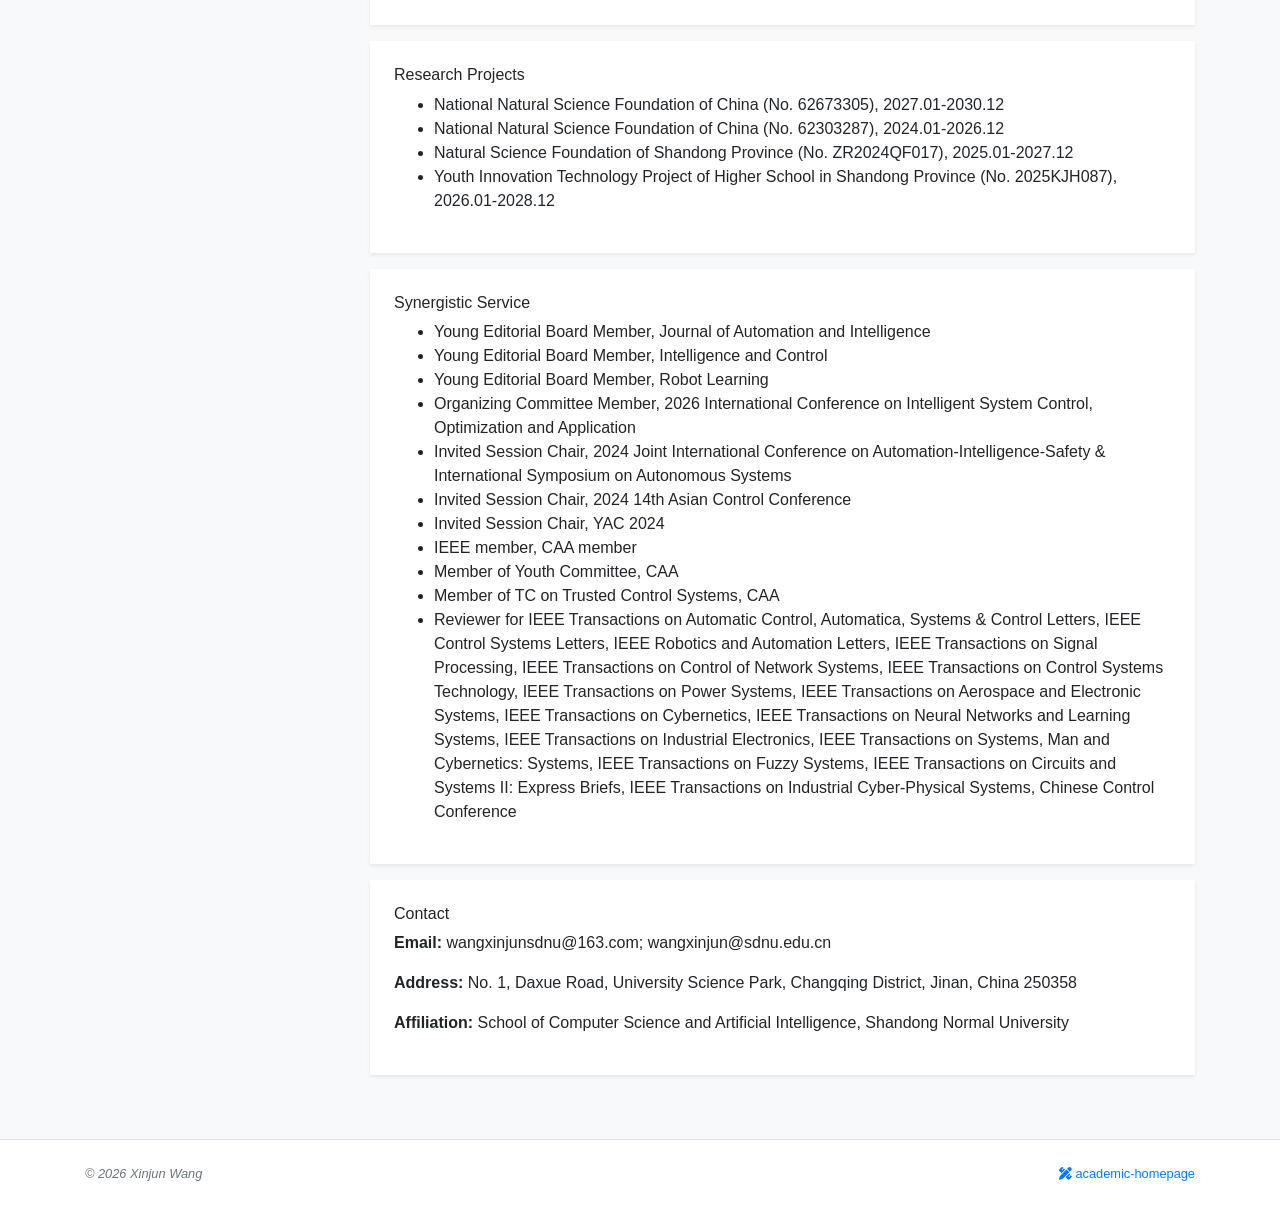
==== commit c0614d4e: "Place corresponding author labels beside author names" ====
--- a/en/index.html
+++ b/en/index.html
@@ -366,10 +366,9 @@
             <h5 class="mt-0 mb-1 font-weight-normal">Zonotopic state estimation and fault detection for discrete-time linear systems under DoS attacks: A switching controller design mechanism</h5>
             <p class="mt-0 mb-0 small"><span class="text-body">
             Zhihua Guo, </span><span class="text-body">
-            <strong>Xinjun Wang<sup>#</sup></strong>, </span><span class="text-body">
+            <strong>Xinjun Wang</strong> <mark>(<i>corresponding author</i>)</mark>, </span><span class="text-body">
             Mingliang Tian, </span><span class="text-body">
-            Jianing Hu</span>
-<mark>(<sup>#</sup> <i> corresponding author</i>)</mark></p>
+            Jianing Hu</span></p>
             <p class="mt-0 mb-0 small"><i>Automatica</i>, vol. 185, 112833, 2026.   <span data-semantic-scholar-id=""></span></p>
             <p class="mt-0 mb-0 small text-muted"></p>
             
@@ -390,10 +389,9 @@
                 <h5 class="mt-0 mb-1 font-weight-normal">Zonotopic state estimation and fault detection for discrete-time linear systems under DoS attacks: A switching controller design mechanism</h5>
                 <p class="mt-0 mb-0 small"><span class="text-body">
             Zhihua Guo, </span><span class="text-body">
-            <strong>Xinjun Wang<sup>#</sup></strong>, </span><span class="text-body">
+            <strong>Xinjun Wang</strong> <mark>(<i>corresponding author</i>)</mark>, </span><span class="text-body">
             Mingliang Tian, </span><span class="text-body">
-            Jianing Hu</span>
-<mark>(<sup>#</sup> <i> corresponding author</i>)</mark></p>
+            Jianing Hu</span></p>
                 <p class="mt-0 mb-0 small"><i>Automatica</i>, vol. 185, 112833, 2026.   <span data-semantic-scholar-id=""></span></p>
                 <p class="mt-0 mb-0 small text-muted"></p>
                 
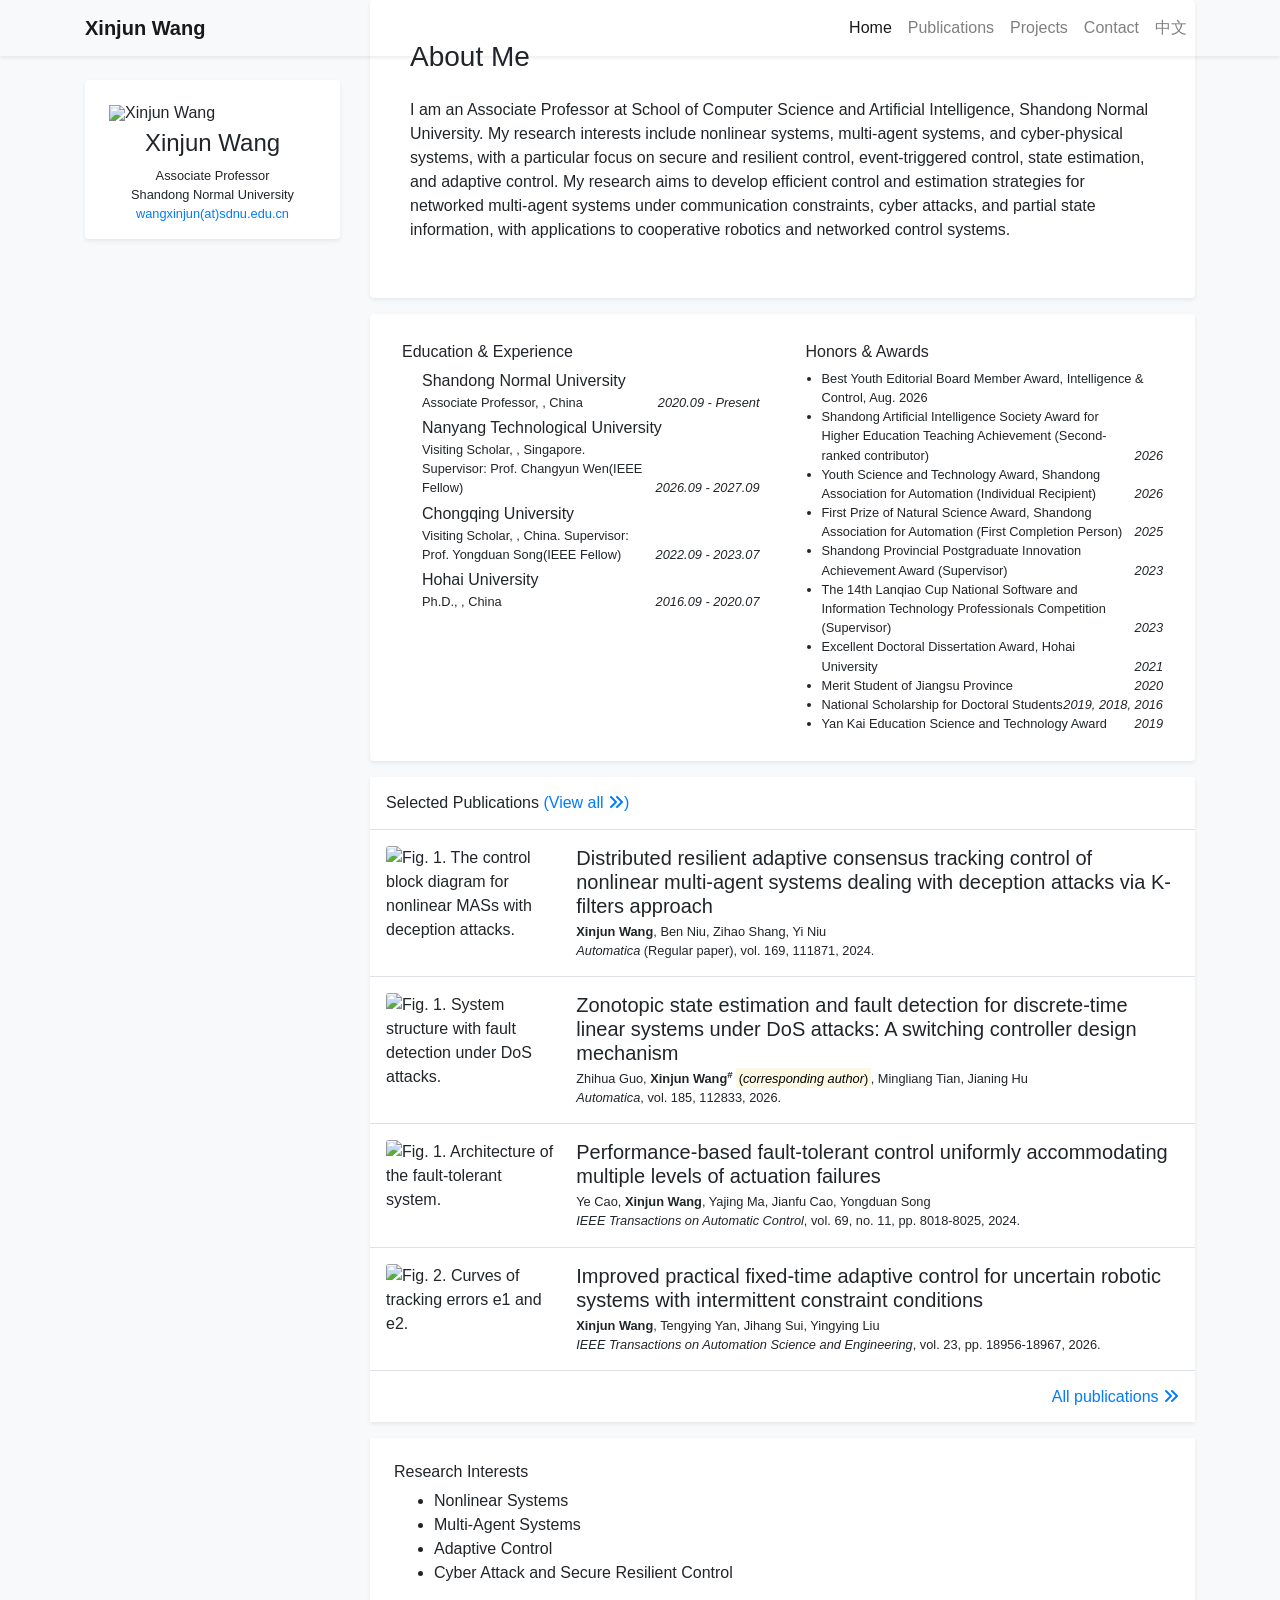
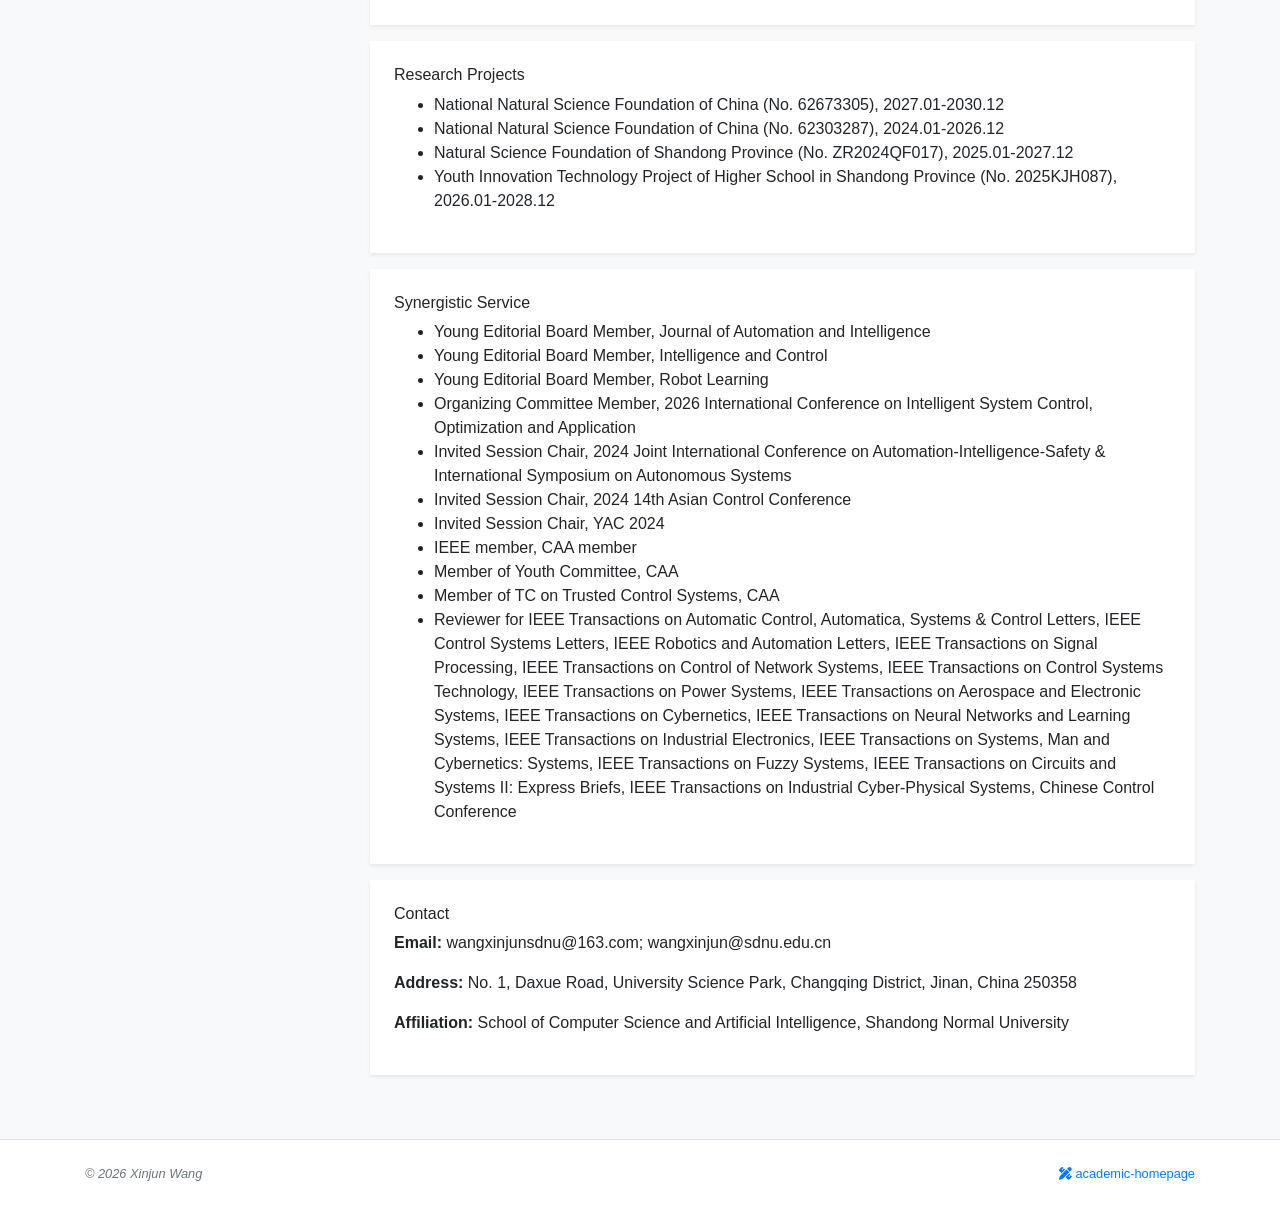
==== commit 48875ca4: "Restore superscript hash after corresponding author names" ====
--- a/en/index.html
+++ b/en/index.html
@@ -366,7 +366,7 @@
             <h5 class="mt-0 mb-1 font-weight-normal">Zonotopic state estimation and fault detection for discrete-time linear systems under DoS attacks: A switching controller design mechanism</h5>
             <p class="mt-0 mb-0 small"><span class="text-body">
             Zhihua Guo, </span><span class="text-body">
-            <strong>Xinjun Wang</strong> <mark>(<i>corresponding author</i>)</mark>, </span><span class="text-body">
+            <strong>Xinjun Wang<sup>#</sup></strong> <mark>(<i>corresponding author</i>)</mark>, </span><span class="text-body">
             Mingliang Tian, </span><span class="text-body">
             Jianing Hu</span></p>
             <p class="mt-0 mb-0 small"><i>Automatica</i>, vol. 185, 112833, 2026.   <span data-semantic-scholar-id=""></span></p>
@@ -389,7 +389,7 @@
                 <h5 class="mt-0 mb-1 font-weight-normal">Zonotopic state estimation and fault detection for discrete-time linear systems under DoS attacks: A switching controller design mechanism</h5>
                 <p class="mt-0 mb-0 small"><span class="text-body">
             Zhihua Guo, </span><span class="text-body">
-            <strong>Xinjun Wang</strong> <mark>(<i>corresponding author</i>)</mark>, </span><span class="text-body">
+            <strong>Xinjun Wang<sup>#</sup></strong> <mark>(<i>corresponding author</i>)</mark>, </span><span class="text-body">
             Mingliang Tian, </span><span class="text-body">
             Jianing Hu</span></p>
                 <p class="mt-0 mb-0 small"><i>Automatica</i>, vol. 185, 112833, 2026.   <span data-semantic-scholar-id=""></span></p>
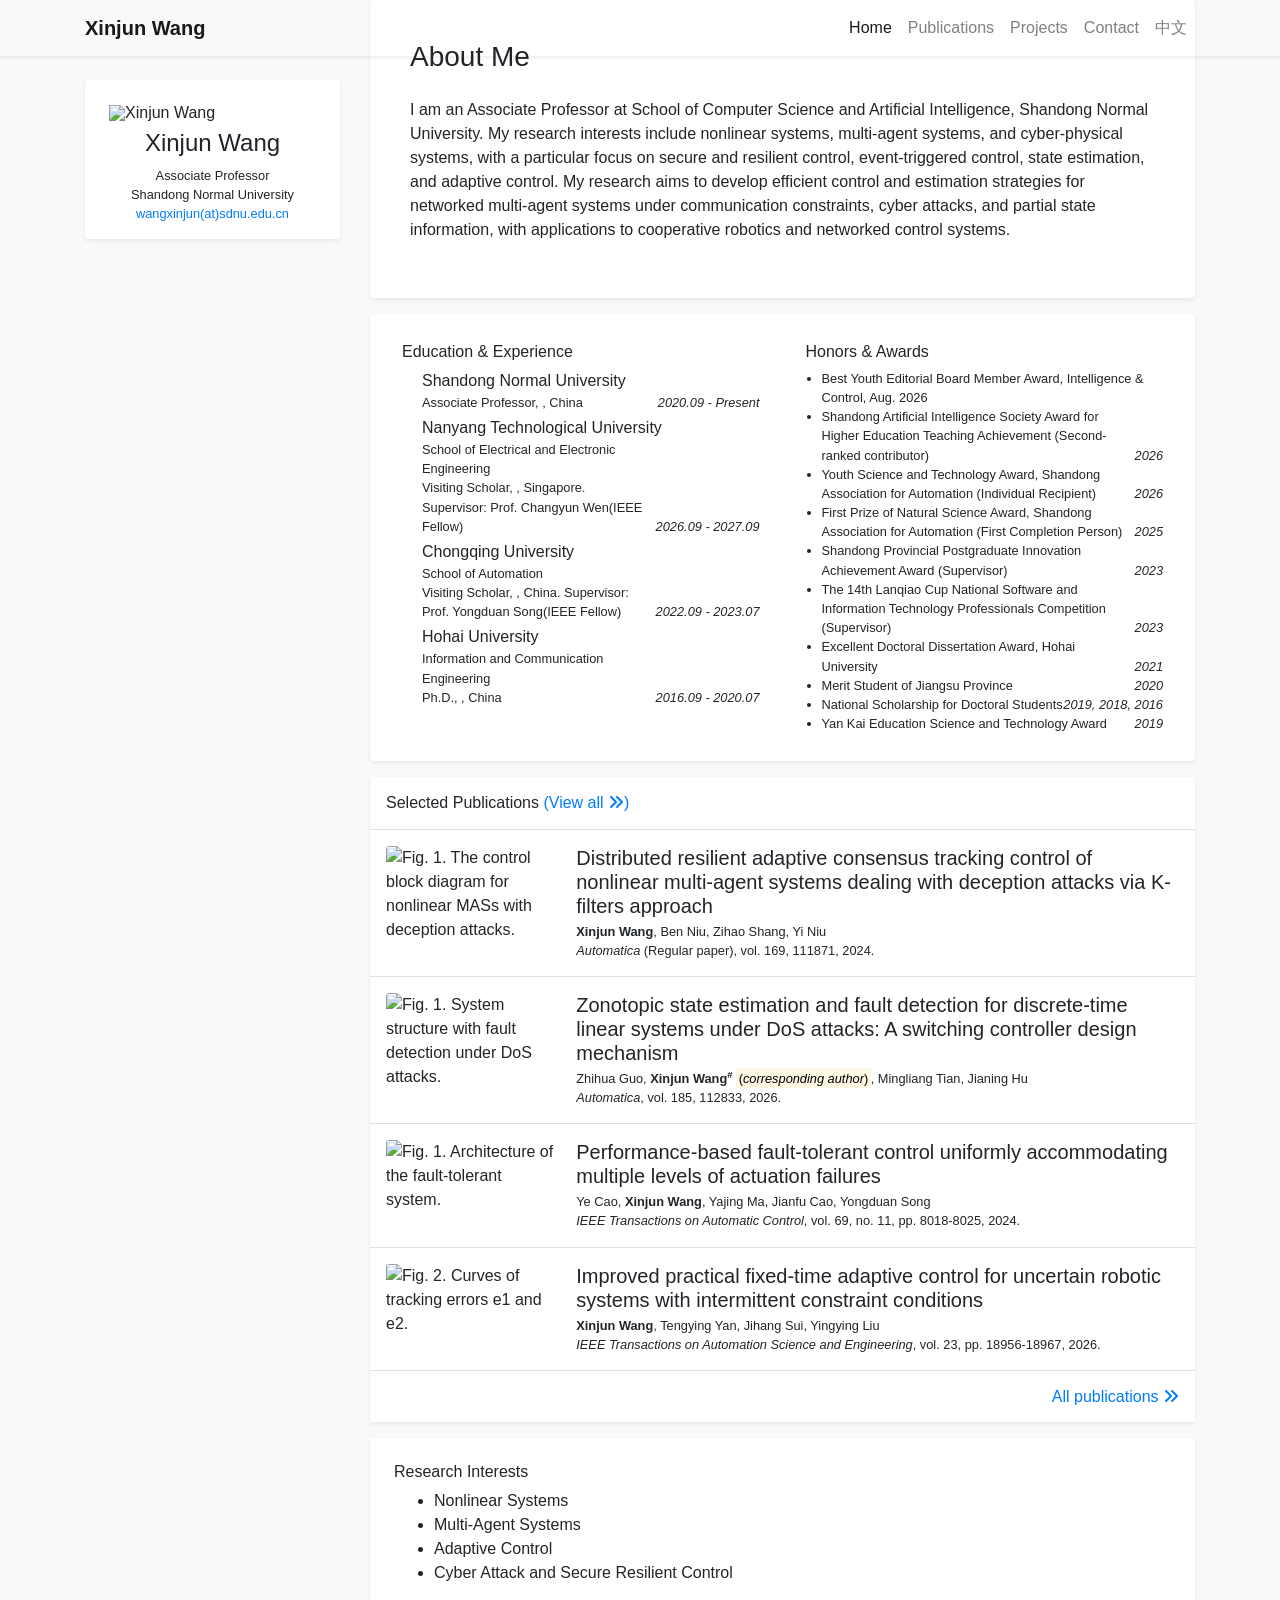
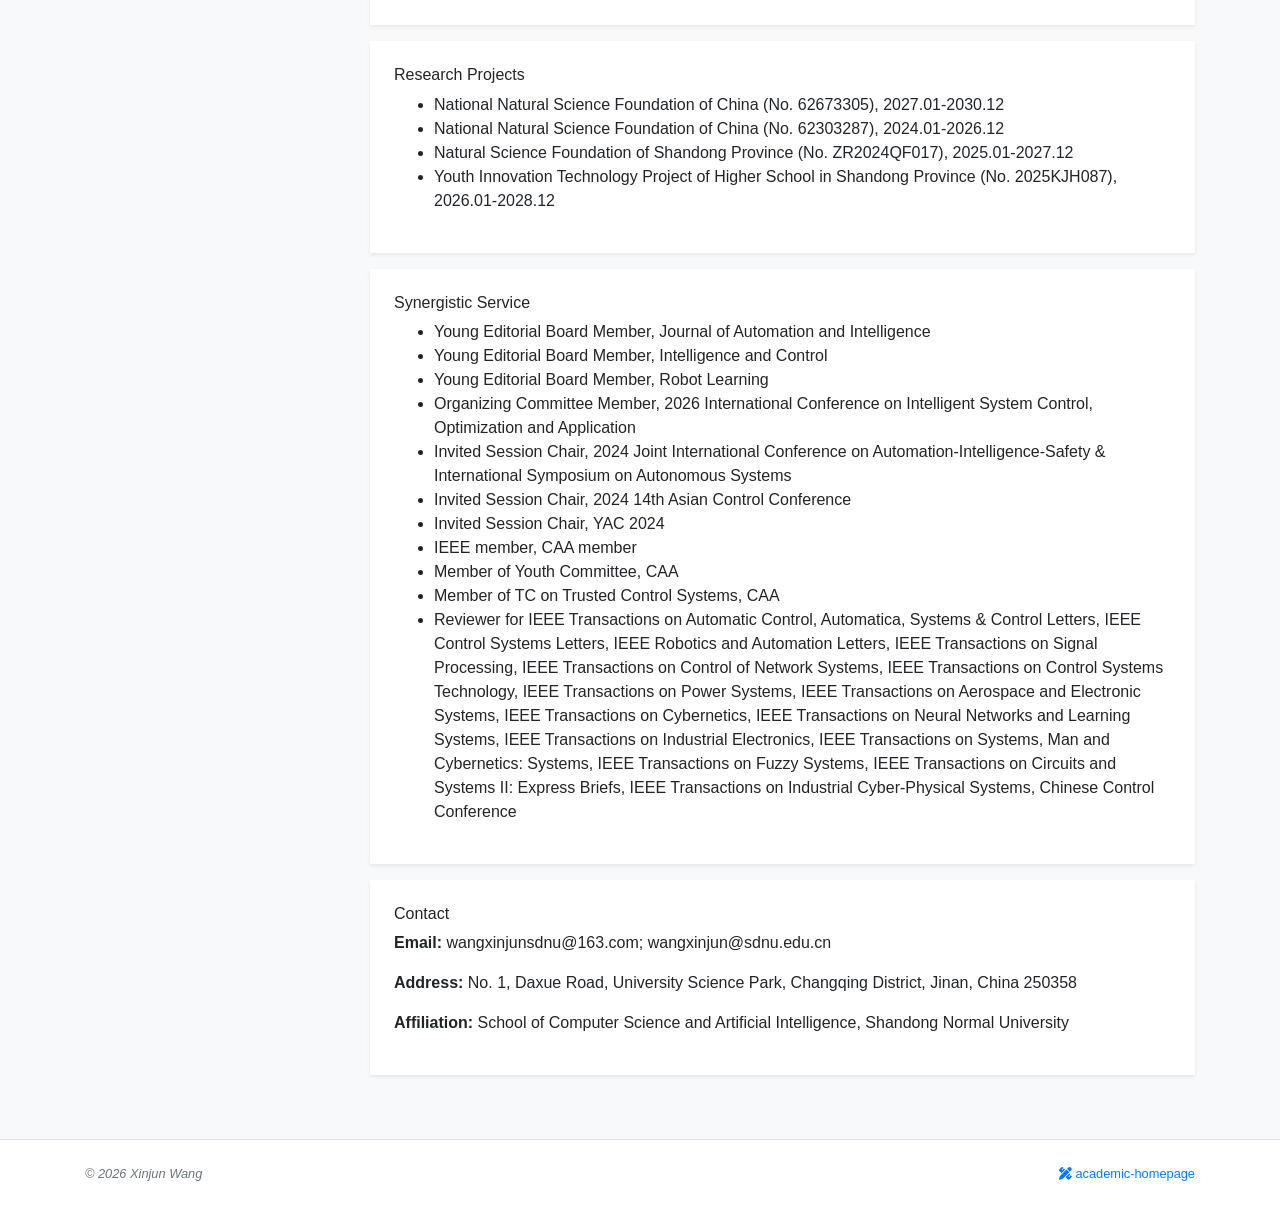
==== commit 68af8a6a: "Add schools and doctoral field to education entries" ====
--- a/en/index.html
+++ b/en/index.html
@@ -168,7 +168,7 @@
                                     <div class="media-body">
                                         <div>Nanyang Technological University</div>
                                         <div class="small d-flex align-items-end justify-content-between">
-                                            <div>Visiting Scholar, , Singapore. Supervisor: Prof. Changyun Wen(IEEE Fellow)</div>
+                                            <div><div>School of Electrical and Electronic Engineering</div><div>Visiting Scholar, , Singapore. Supervisor: Prof. Changyun Wen(IEEE Fellow)</div></div>
                                             <em class="ml-2 text-nowrap">2026.09 - 2027.09</em>
                                         </div>
                                     </div>
@@ -180,7 +180,7 @@
                                     <div class="media-body">
                                         <div>Chongqing University</div>
                                         <div class="small d-flex align-items-end justify-content-between">
-                                            <div>Visiting Scholar, , China. Supervisor: Prof. Yongduan Song(IEEE Fellow)</div>
+                                            <div><div>School of Automation</div><div>Visiting Scholar, , China. Supervisor: Prof. Yongduan Song(IEEE Fellow)</div></div>
                                             <em class="ml-2 text-nowrap">2022.09 - 2023.07</em>
                                         </div>
                                     </div>
@@ -192,7 +192,7 @@
                                     <div class="media-body">
                                         <div>Hohai University</div>
                                         <div class="small d-flex align-items-end justify-content-between">
-                                            <div>Ph.D., , China</div>
+                                            <div><div>Information and Communication Engineering</div><div>Ph.D., , China</div></div>
                                             <em class="ml-2 text-nowrap">2016.09 - 2020.07</em>
                                         </div>
                                     </div>
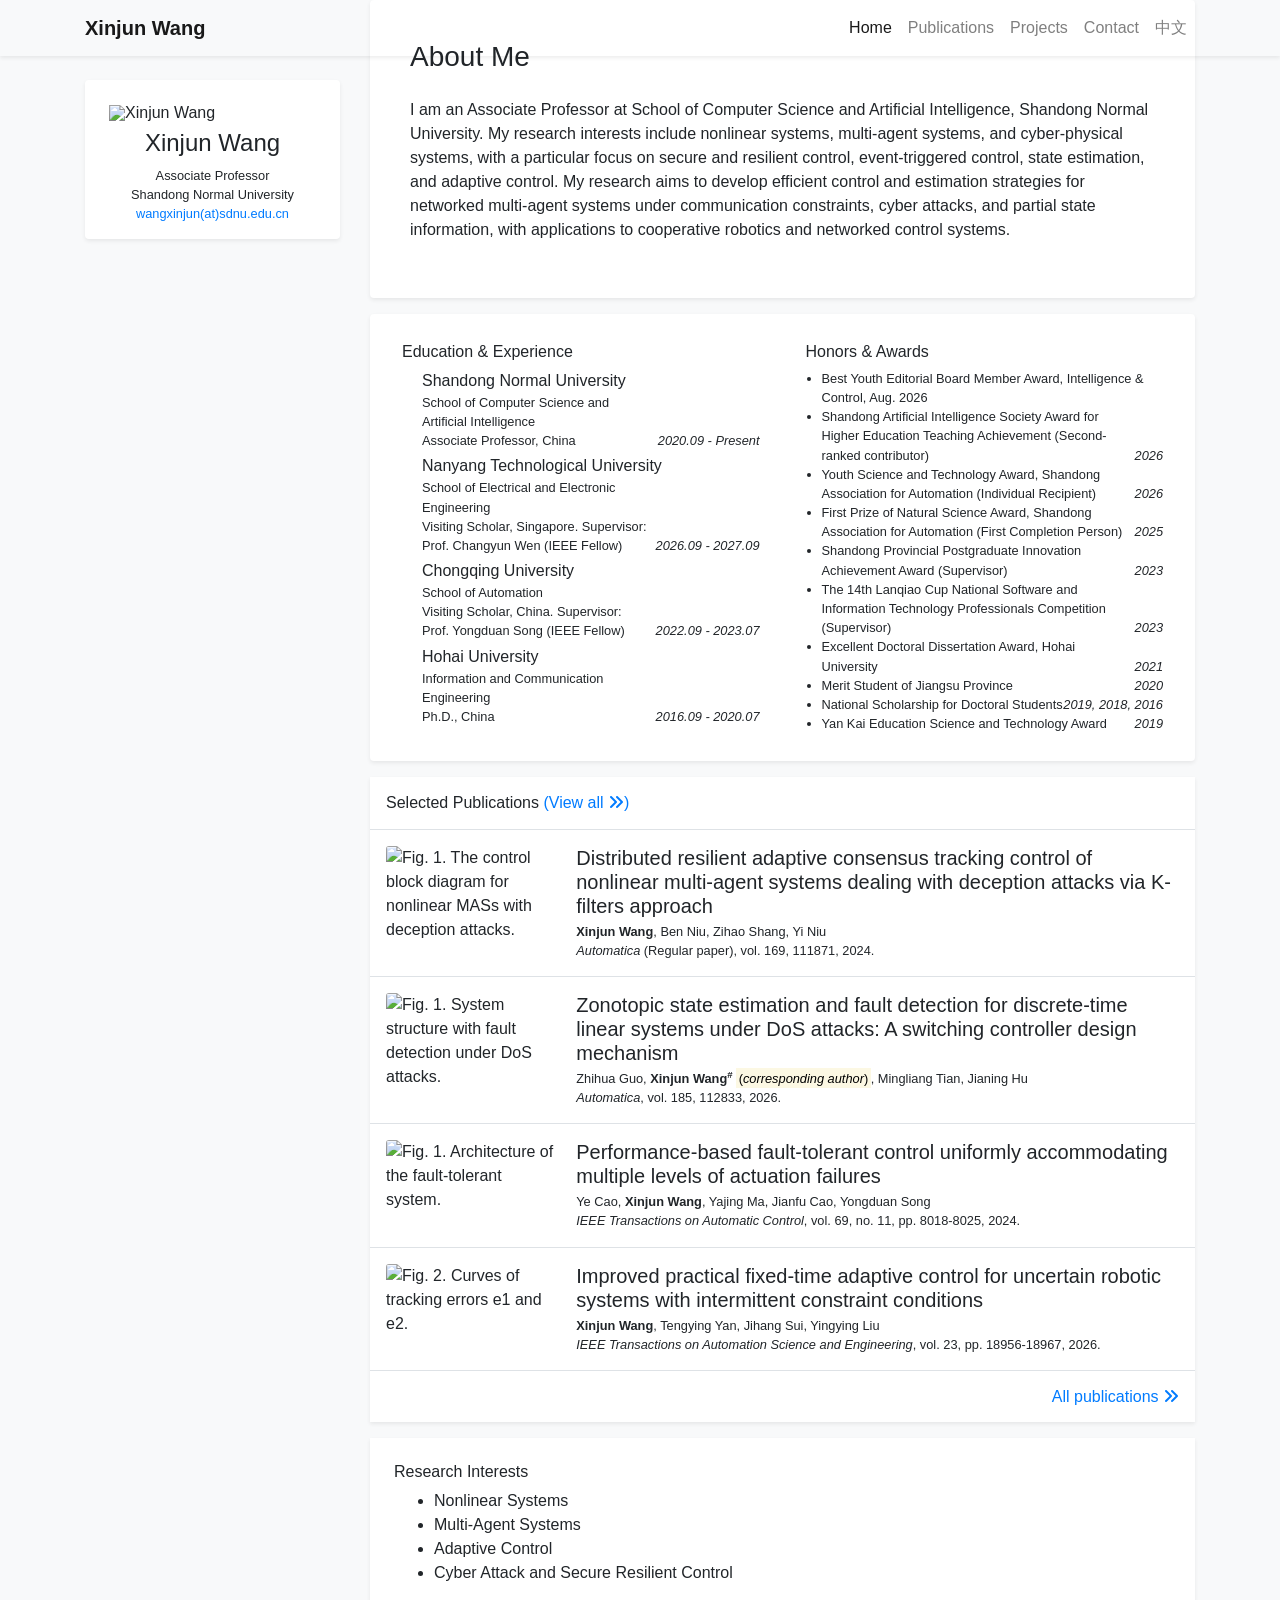
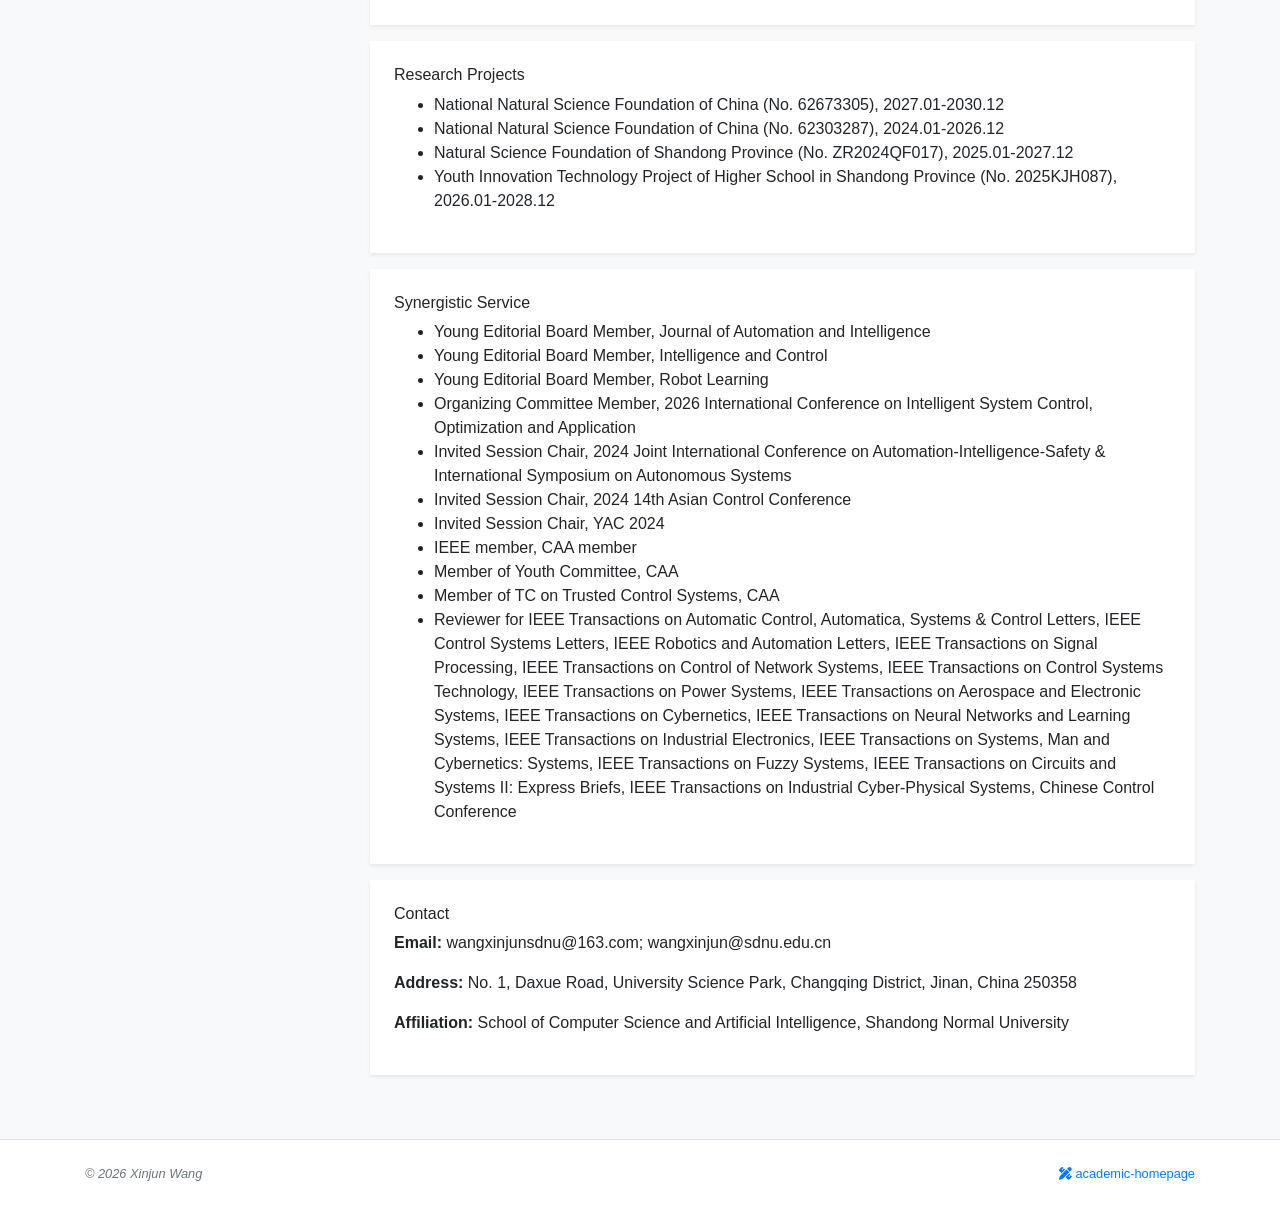
==== commit cbda4678: "Add the missing school and fix education punctuation" ====
--- a/en/index.html
+++ b/en/index.html
@@ -156,7 +156,7 @@
                                     <div class="media-body">
                                         <div>Shandong Normal University</div>
                                         <div class="small d-flex align-items-end justify-content-between">
-                                            <div>Associate Professor, , China</div>
+                                            <div><div>School of Computer Science and Artificial Intelligence</div><div>Associate Professor, China</div></div>
                                             <em class="ml-2 text-nowrap">2020.09 - Present</em>
                                         </div>
                                     </div>
@@ -168,7 +168,7 @@
                                     <div class="media-body">
                                         <div>Nanyang Technological University</div>
                                         <div class="small d-flex align-items-end justify-content-between">
-                                            <div><div>School of Electrical and Electronic Engineering</div><div>Visiting Scholar, , Singapore. Supervisor: Prof. Changyun Wen(IEEE Fellow)</div></div>
+                                            <div><div>School of Electrical and Electronic Engineering</div><div>Visiting Scholar, Singapore. Supervisor: Prof. Changyun Wen (IEEE Fellow)</div></div>
                                             <em class="ml-2 text-nowrap">2026.09 - 2027.09</em>
                                         </div>
                                     </div>
@@ -180,7 +180,7 @@
                                     <div class="media-body">
                                         <div>Chongqing University</div>
                                         <div class="small d-flex align-items-end justify-content-between">
-                                            <div><div>School of Automation</div><div>Visiting Scholar, , China. Supervisor: Prof. Yongduan Song(IEEE Fellow)</div></div>
+                                            <div><div>School of Automation</div><div>Visiting Scholar, China. Supervisor: Prof. Yongduan Song (IEEE Fellow)</div></div>
                                             <em class="ml-2 text-nowrap">2022.09 - 2023.07</em>
                                         </div>
                                     </div>
@@ -192,7 +192,7 @@
                                     <div class="media-body">
                                         <div>Hohai University</div>
                                         <div class="small d-flex align-items-end justify-content-between">
-                                            <div><div>Information and Communication Engineering</div><div>Ph.D., , China</div></div>
+                                            <div><div>Information and Communication Engineering</div><div>Ph.D., China</div></div>
                                             <em class="ml-2 text-nowrap">2016.09 - 2020.07</em>
                                         </div>
                                     </div>
